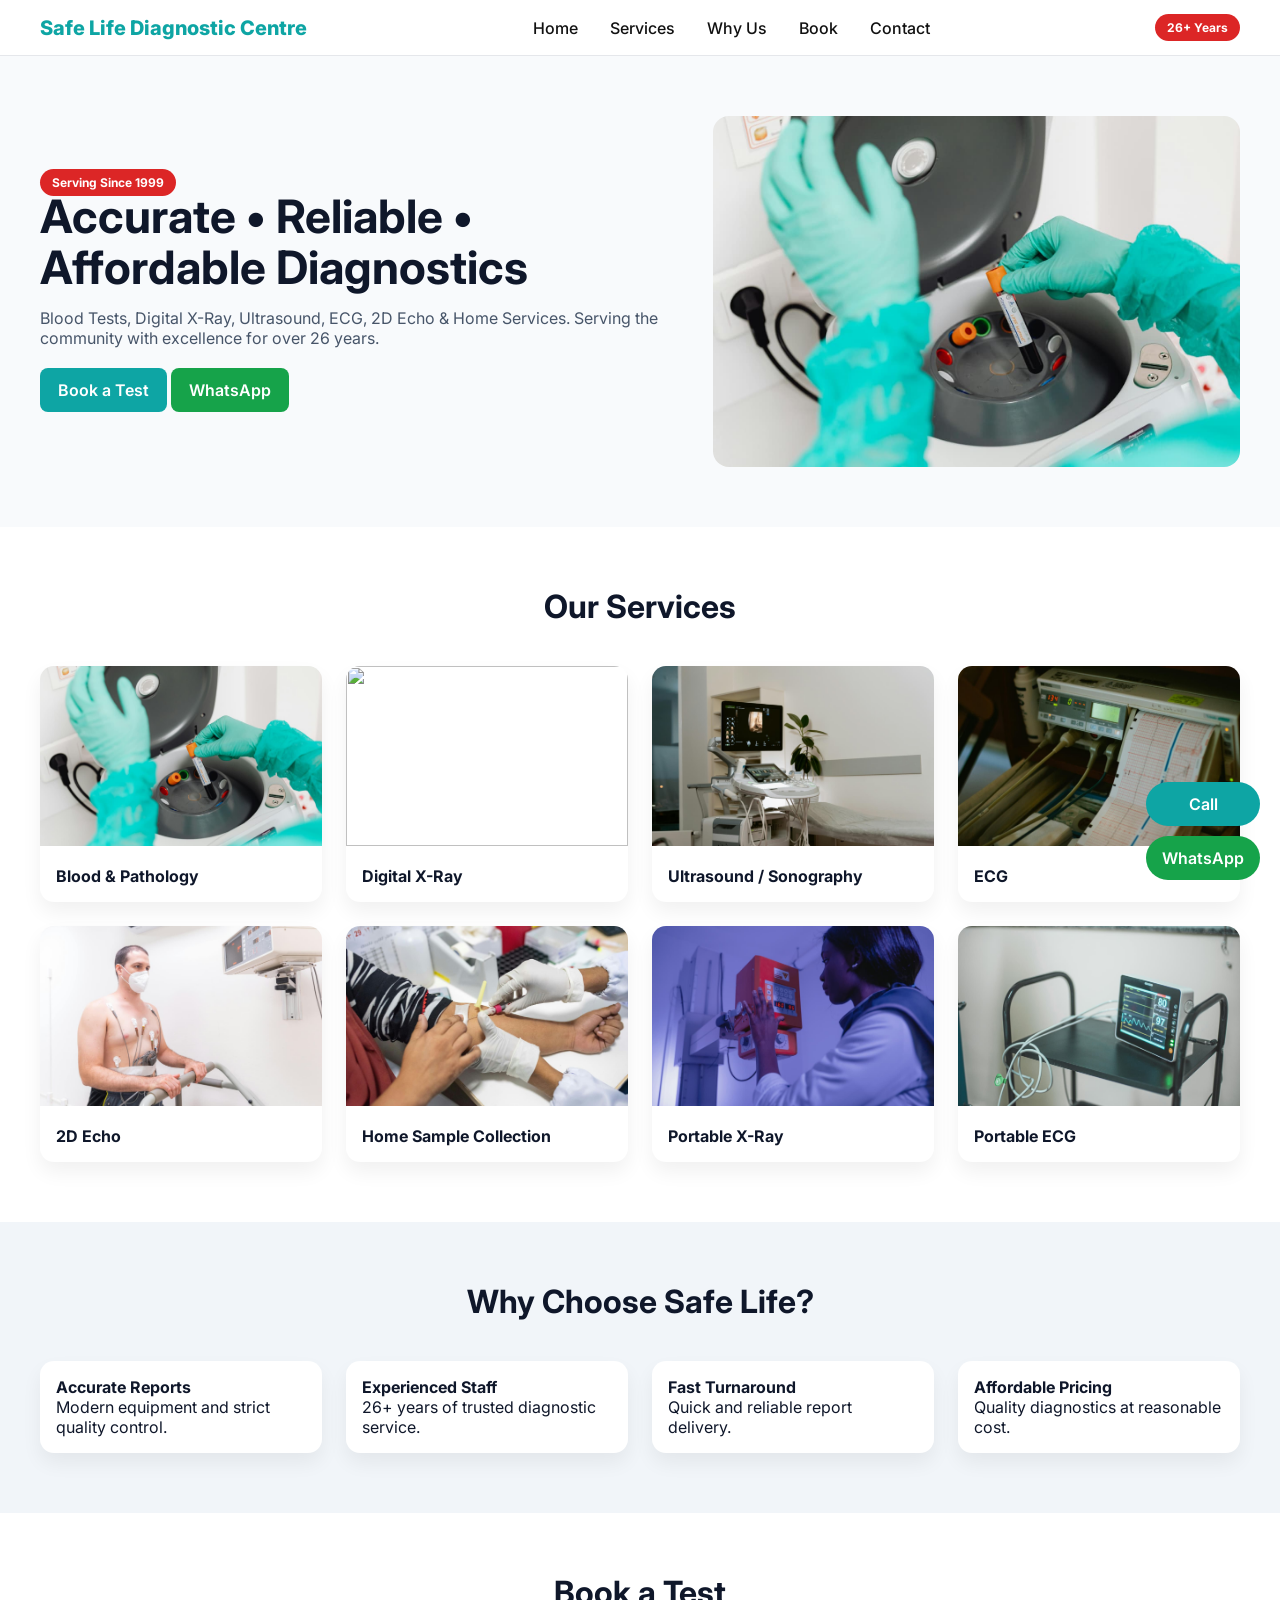
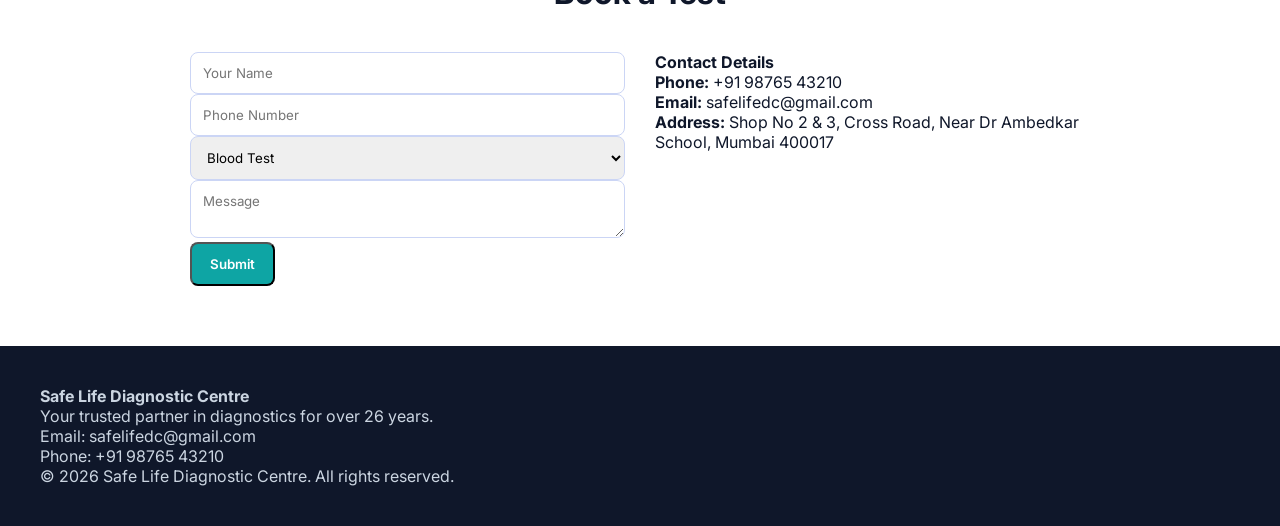
==== index.html @ 3fd55edb "Update index.html" ====
<!DOCTYPE html>
<html lang="en">
<head>
<meta charset="UTF-8">
<meta name="viewport" content="width=device-width, initial-scale=1.0">
<title>Safe Life Diagnostic Centre</title>

<link href="https://fonts.googleapis.com/css2?family=Inter:wght@300;400;600;700;800&display=swap" rel="stylesheet">

<style>
:root{
  --primary:#0ea5a4;
  --secondary:#16a34a;
  --accent:#dc2626;
  --dark:#0f172a;
  --light:#f8fafc;
}

*{margin:0;padding:0;box-sizing:border-box;font-family:'Inter',sans-serif}
body{background:#ffffff;color:#0f172a}

/* Loader */
#loader{
  position:fixed;inset:0;background:#fff;display:flex;align-items:center;justify-content:center;z-index:9999;
}
#loader img{width:120px;animation:pulse 1.2s infinite;}
@keyframes pulse{0%{transform:scale(1)}50%{transform:scale(1.1)}100%{transform:scale(1)}}

/* Header */
header{
  position:sticky;top:0;background:#fff;border-bottom:1px solid #e5e7eb;
  display:flex;align-items:center;justify-content:space-between;padding:14px 40px;z-index:100;
}
header h1{font-size:20px;color:var(--primary);font-weight:800}
nav a{margin:0 14px;text-decoration:none;color:#111;font-weight:500}
.badge{background:var(--accent);color:#fff;padding:6px 12px;border-radius:20px;font-size:12px;font-weight:700}

/* Buttons */
.btn{padding:12px 18px;border-radius:8px;text-decoration:none;font-weight:600;display:inline-block}
.btn-primary{background:var(--primary);color:#fff}
.btn-green{background:#16a34a;color:#fff}

/* Hero */
.hero{
  display:grid;grid-template-columns:1.2fr 1fr;gap:40px;align-items:center;
  padding:60px 40px;background:#f8fafc;
}
.hero h2{font-size:46px;line-height:1.1;margin-bottom:16px}
.hero p{color:#475569;margin-bottom:20px}
.hero img{width:100%;border-radius:16px}

/* Sections */
section{padding:60px 40px}
.section-title{text-align:center;margin-bottom:40px}
.section-title h3{font-size:32px}

/* Services */
.grid{display:grid;grid-template-columns:repeat(auto-fit,minmax(240px,1fr));gap:24px}
.card{
  background:#fff;border-radius:14px;overflow:hidden;
  box-shadow:0 10px 20px rgba(0,0,0,0.06);transition:.3s
}
.card:hover{transform:translateY(-6px)}
.card img{width:100%;height:180px;object-fit:cover}
.card .p{padding:16px}

/* Why us */
.why{background:#f1f5f9}

/* Booking */
.form-box{max-width:900px;margin:auto;display:grid;grid-template-columns:1fr 1fr;gap:30px}
input,select,textarea{
  width:100%;padding:12px;border-radius:8px;border:1px solid #cbd5f5
}

/* Footer */
footer{background:#0f172a;color:#cbd5e1;padding:40px}
footer a{color:#cbd5e1;text-decoration:none}

/* Floating buttons */
.float{
  position:fixed;right:20px;bottom:20px;display:flex;flex-direction:column;gap:10px;z-index:200;
}
.float a{padding:12px 16px;border-radius:30px;color:#fff;font-weight:600;text-decoration:none;text-align:center}
.call{background:#0ea5a4}
.wa{background:#16a34a}

/* Responsive */
@media(max-width:900px){
  .hero{grid-template-columns:1fr}
}
</style>
</head>
<body>

<!-- Loader -->
<div id="loader">
  <img src="logo.png" alt="Safe Life">
</div>

<header>
  <h1>Safe Life Diagnostic Centre</h1>
  <nav>
    <a href="#home">Home</a>
    <a href="#services">Services</a>
    <a href="#why">Why Us</a>
    <a href="#book">Book</a>
    <a href="#contact">Contact</a>
  </nav>
  <span class="badge">26+ Years</span>
</header>

<!-- Hero -->
<section class="hero" id="home">
  <div>
    <span class="badge">Serving Since 1999</span>
    <h2>Accurate • Reliable • Affordable Diagnostics</h2>
    <p>Blood Tests, Digital X-Ray, Ultrasound, ECG, 2D Echo & Home Services. Serving the community with excellence for over 26 years.</p>
    <a class="btn btn-primary" href="#book">Book a Test</a>
    <a class="btn btn-green" href="https://wa.me/919876543210" target="_blank">WhatsApp</a>
  </div>
  <img src="images/services/pathology.jpeg" alt="Diagnostic Lab">
</section>

<!-- Services -->
<section id="services">
  <div class="section-title"><h3>Our Services</h3></div>
  <div class="grid">
    <div class="card"><img src="images/services/pathology.jpeg"><div class="p"><h4>Blood & Pathology</h4></div></div>
    <div class="card"><img src="images/services/xray.jpeg"><div class="p"><h4>Digital X-Ray</h4></div></div>
    <div class="card"><img src="images/services/ultrasound.jpeg"><div class="p"><h4>Ultrasound / Sonography</h4></div></div>
    <div class="card"><img src="images/services/ecg.jpeg"><div class="p"><h4>ECG</h4></div></div>
    <div class="card"><img src="images/services/echo.jpeg"><div class="p"><h4>2D Echo</h4></div></div>
    <div class="card"><img src="images/services/home-sample.jpeg"><div class="p"><h4>Home Sample Collection</h4></div></div>
    <div class="card"><img src="images/services/portable-xray.jpeg"><div class="p"><h4>Portable X-Ray</h4></div></div>
    <div class="card"><img src="images/services/portable-ecg.jpeg"><div class="p"><h4>Portable ECG</h4></div></div>
  </div>
</section>

<!-- Why Us -->
<section class="why" id="why">
  <div class="section-title"><h3>Why Choose Safe Life?</h3></div>
  <div class="grid">
    <div class="card"><div class="p"><h4>Accurate Reports</h4><p>Modern equipment and strict quality control.</p></div></div>
    <div class="card"><div class="p"><h4>Experienced Staff</h4><p>26+ years of trusted diagnostic service.</p></div></div>
    <div class="card"><div class="p"><h4>Fast Turnaround</h4><p>Quick and reliable report delivery.</p></div></div>
    <div class="card"><div class="p"><h4>Affordable Pricing</h4><p>Quality diagnostics at reasonable cost.</p></div></div>
  </div>
</section>

<!-- Booking -->
<section id="book">
  <div class="section-title"><h3>Book a Test</h3></div>
  <div class="form-box">
    <form>
      <input placeholder="Your Name">
      <input placeholder="Phone Number">
      <select>
        <option>Blood Test</option>
        <option>X-Ray</option>
        <option>Ultrasound</option>
        <option>ECG</option>
        <option>2D Echo</option>
      </select>
      <textarea placeholder="Message"></textarea>
      <button class="btn btn-primary" type="submit">Submit</button>
    </form>
    <div>
      <h4>Contact Details</h4>
      <p><b>Phone:</b> +91 98765 43210</p>
      <p><b>Email:</b> safelifedc@gmail.com</p>
      <p><b>Address:</b> Shop No 2 & 3, Cross Road, Near Dr Ambedkar School, Mumbai 400017</p>
    </div>
  </div>
</section>

<!-- Footer -->
<footer id="contact">
  <p><b>Safe Life Diagnostic Centre</b></p>
  <p>Your trusted partner in diagnostics for over 26 years.</p>
  <p>Email: safelifedc@gmail.com</p>
  <p>Phone: +91 98765 43210</p>
  <p>© 2026 Safe Life Diagnostic Centre. All rights reserved.</p>
</footer>

<!-- Floating Buttons -->
<div class="float">
  <a class="call" href="tel:+919876543210">Call</a>
  <a class="wa" href="https://wa.me/919876543210" target="_blank">WhatsApp</a>
</div>

<script>
window.onload=function(){
  document.getElementById("loader").style.display="none";
}
</script>

</body>
</html>
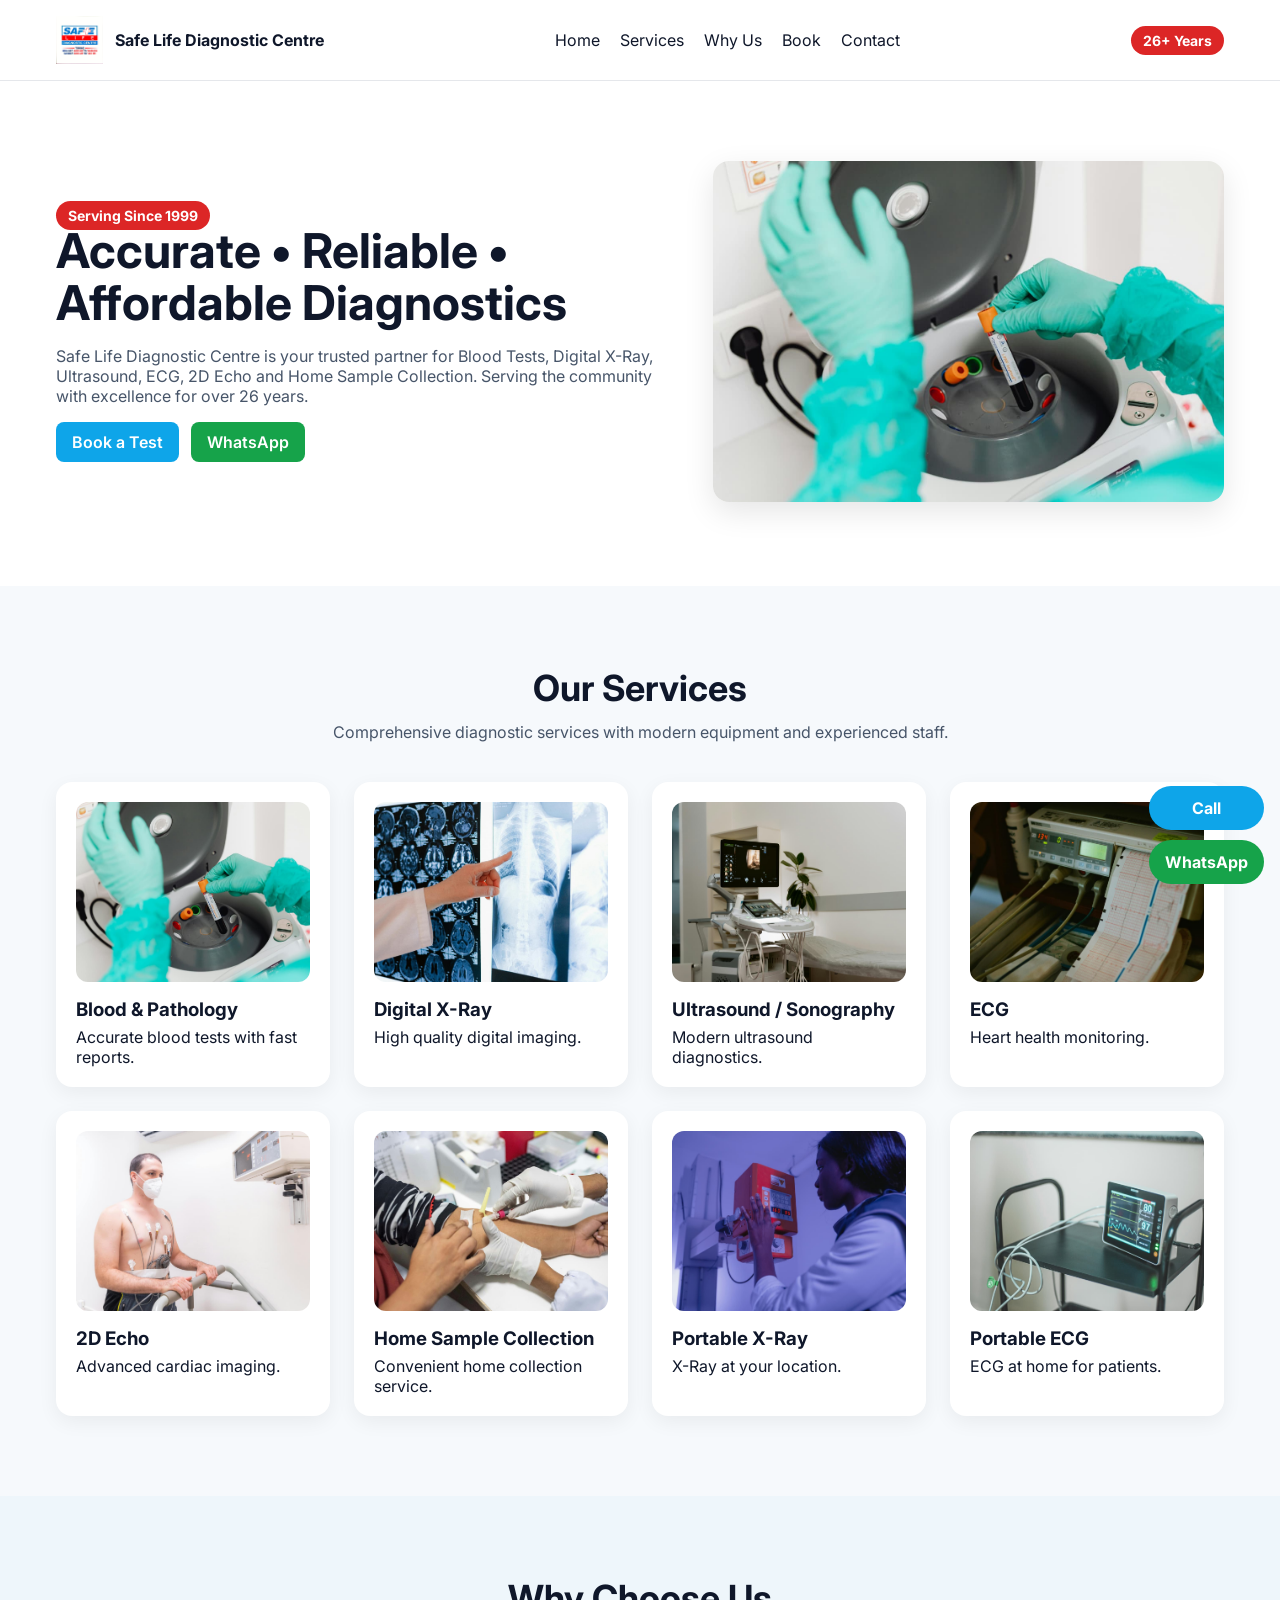
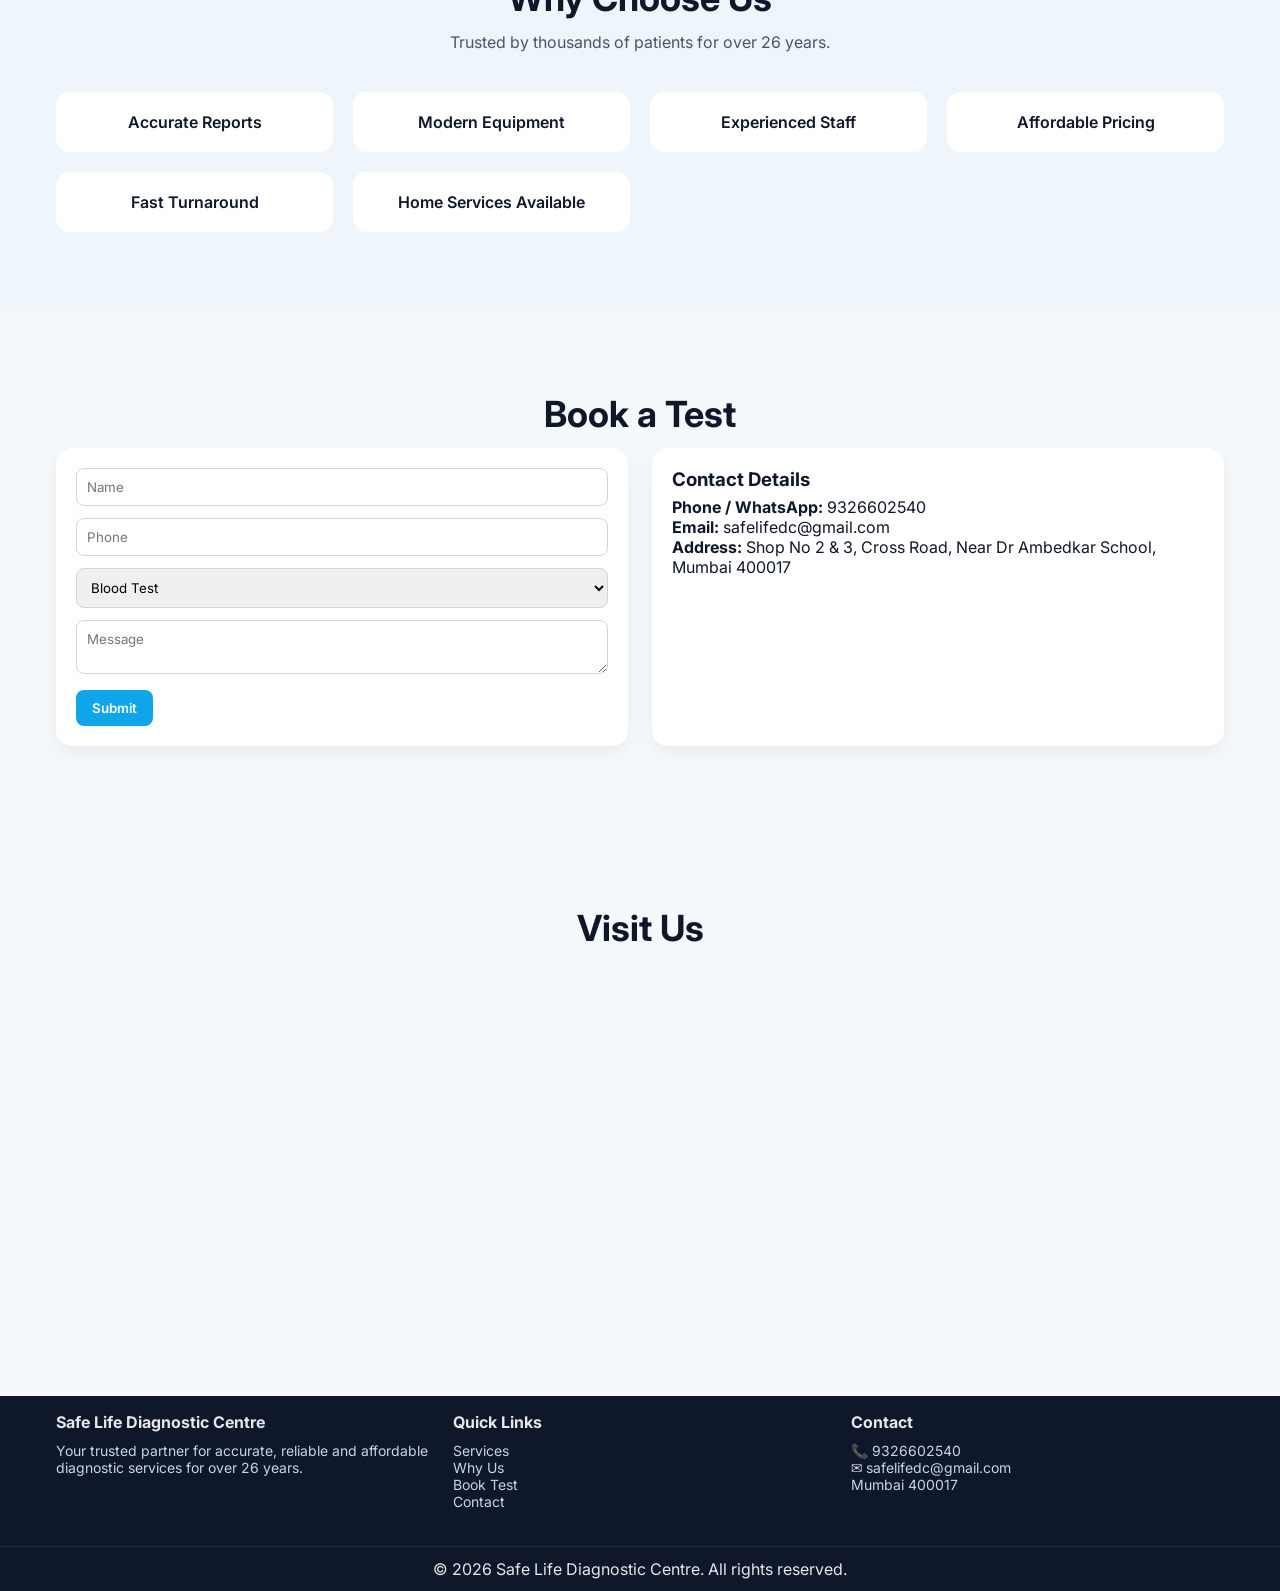
==== commit 88907399: "Update index.html" ====
--- a/index.html
+++ b/index.html
@@ -1,199 +1,200 @@
 <!DOCTYPE html>
 <html lang="en">
 <head>
-<meta charset="UTF-8">
-<meta name="viewport" content="width=device-width, initial-scale=1.0">
-<title>Safe Life Diagnostic Centre</title>
-
-<link href="https://fonts.googleapis.com/css2?family=Inter:wght@300;400;600;700;800&display=swap" rel="stylesheet">
-
-<style>
-:root{
-  --primary:#0ea5a4;
-  --secondary:#16a34a;
-  --accent:#dc2626;
-  --dark:#0f172a;
-  --light:#f8fafc;
-}
-
-*{margin:0;padding:0;box-sizing:border-box;font-family:'Inter',sans-serif}
-body{background:#ffffff;color:#0f172a}
-
-/* Loader */
-#loader{
-  position:fixed;inset:0;background:#fff;display:flex;align-items:center;justify-content:center;z-index:9999;
-}
-#loader img{width:120px;animation:pulse 1.2s infinite;}
-@keyframes pulse{0%{transform:scale(1)}50%{transform:scale(1.1)}100%{transform:scale(1)}}
-
-/* Header */
-header{
-  position:sticky;top:0;background:#fff;border-bottom:1px solid #e5e7eb;
-  display:flex;align-items:center;justify-content:space-between;padding:14px 40px;z-index:100;
-}
-header h1{font-size:20px;color:var(--primary);font-weight:800}
-nav a{margin:0 14px;text-decoration:none;color:#111;font-weight:500}
-.badge{background:var(--accent);color:#fff;padding:6px 12px;border-radius:20px;font-size:12px;font-weight:700}
-
-/* Buttons */
-.btn{padding:12px 18px;border-radius:8px;text-decoration:none;font-weight:600;display:inline-block}
-.btn-primary{background:var(--primary);color:#fff}
-.btn-green{background:#16a34a;color:#fff}
-
-/* Hero */
-.hero{
-  display:grid;grid-template-columns:1.2fr 1fr;gap:40px;align-items:center;
-  padding:60px 40px;background:#f8fafc;
-}
-.hero h2{font-size:46px;line-height:1.1;margin-bottom:16px}
-.hero p{color:#475569;margin-bottom:20px}
-.hero img{width:100%;border-radius:16px}
-
-/* Sections */
-section{padding:60px 40px}
-.section-title{text-align:center;margin-bottom:40px}
-.section-title h3{font-size:32px}
-
-/* Services */
-.grid{display:grid;grid-template-columns:repeat(auto-fit,minmax(240px,1fr));gap:24px}
-.card{
-  background:#fff;border-radius:14px;overflow:hidden;
-  box-shadow:0 10px 20px rgba(0,0,0,0.06);transition:.3s
-}
-.card:hover{transform:translateY(-6px)}
-.card img{width:100%;height:180px;object-fit:cover}
-.card .p{padding:16px}
-
-/* Why us */
-.why{background:#f1f5f9}
-
-/* Booking */
-.form-box{max-width:900px;margin:auto;display:grid;grid-template-columns:1fr 1fr;gap:30px}
-input,select,textarea{
-  width:100%;padding:12px;border-radius:8px;border:1px solid #cbd5f5
-}
-
-/* Footer */
-footer{background:#0f172a;color:#cbd5e1;padding:40px}
-footer a{color:#cbd5e1;text-decoration:none}
-
-/* Floating buttons */
-.float{
-  position:fixed;right:20px;bottom:20px;display:flex;flex-direction:column;gap:10px;z-index:200;
-}
-.float a{padding:12px 16px;border-radius:30px;color:#fff;font-weight:600;text-decoration:none;text-align:center}
-.call{background:#0ea5a4}
-.wa{background:#16a34a}
-
-/* Responsive */
-@media(max-width:900px){
-  .hero{grid-template-columns:1fr}
-}
-</style>
+  <meta charset="UTF-8" />
+  <meta name="viewport" content="width=device-width, initial-scale=1.0"/>
+  <title>Safe Life Diagnostic Centre</title>
+  <link href="https://fonts.googleapis.com/css2?family=Inter:wght@300;400;600;700;800&display=swap" rel="stylesheet">
+  <style>
+    *{box-sizing:border-box;margin:0;padding:0;font-family:Inter,system-ui,sans-serif}
+    body{background:#f6f9fc;color:#0f172a}
+    a{text-decoration:none;color:inherit}
+    header{background:#fff;position:sticky;top:0;z-index:10;border-bottom:1px solid #e5e7eb}
+    .container{max-width:1200px;margin:auto;padding:16px}
+    .nav{display:flex;align-items:center;justify-content:space-between;gap:16px}
+    .nav img{height:48px}
+    .nav ul{display:flex;gap:20px;list-style:none}
+    .btn{padding:10px 16px;border-radius:8px;font-weight:600;border:none;cursor:pointer}
+    .btn-primary{background:#0ea5e9;color:#fff}
+    .btn-whatsapp{background:#16a34a;color:#fff}
+    .badge{background:#dc2626;color:#fff;padding:6px 12px;border-radius:999px;font-weight:700;font-size:14px}
+
+    .hero{background:#ffffff}
+    .hero-grid{display:grid;grid-template-columns:1.1fr 0.9fr;gap:32px;align-items:center}
+    .hero h1{font-size:48px;line-height:1.1}
+    .hero p{margin:16px 0;color:#475569}
+    .hero img{width:100%;border-radius:16px;box-shadow:0 10px 30px rgba(0,0,0,.1)}
+
+    section{padding:64px 0}
+    h2{text-align:center;font-size:36px;margin-bottom:12px}
+    .subtitle{text-align:center;color:#475569;margin-bottom:40px}
+
+    .grid{display:grid;gap:24px}
+    .grid-3{grid-template-columns:repeat(auto-fit,minmax(260px,1fr))}
+    .card{background:#fff;border-radius:16px;padding:20px;box-shadow:0 6px 20px rgba(0,0,0,.06)}
+    .card img{width:100%;height:180px;object-fit:cover;border-radius:12px;margin-bottom:12px}
+    .card h3{margin-bottom:6px}
+
+    .why{background:#eef6fb}
+    .why-grid{display:grid;grid-template-columns:repeat(auto-fit,minmax(220px,1fr));gap:20px}
+    .why-item{background:#fff;padding:20px;border-radius:14px;text-align:center;font-weight:600}
+
+    .book-grid{display:grid;grid-template-columns:1fr 1fr;gap:24px}
+    input,select,textarea{width:100%;padding:10px;border-radius:8px;border:1px solid #cbd5e1;margin-bottom:12px}
+
+    footer{background:#0f172a;color:#e5e7eb}
+    footer .grid{grid-template-columns:repeat(auto-fit,minmax(220px,1fr))}
+    footer h4{margin-bottom:10px}
+    footer p, footer li{font-size:14px;color:#cbd5e1}
+    footer ul{list-style:none}
+
+    .floating{position:fixed;right:16px;bottom:16px;display:flex;flex-direction:column;gap:10px}
+    .floating a{padding:12px 16px;border-radius:999px;color:#fff;font-weight:700;text-align:center}
+    .call{background:#0ea5e9}
+    .wa{background:#16a34a}
+
+    @media(max-width:900px){
+      .hero-grid,.book-grid{grid-template-columns:1fr}
+      .hero h1{font-size:36px}
+    }
+  </style>
 </head>
 <body>
 
-<!-- Loader -->
-<div id="loader">
-  <img src="logo.png" alt="Safe Life">
+<header>
+  <div class="container nav">
+    <div style="display:flex;align-items:center;gap:12px">
+      <img src="logo.png" alt="Safe Life Logo">
+      <strong>Safe Life Diagnostic Centre</strong>
+    </div>
+    <ul>
+      <li><a href="#home">Home</a></li>
+      <li><a href="#services">Services</a></li>
+      <li><a href="#why">Why Us</a></li>
+      <li><a href="#book">Book</a></li>
+      <li><a href="#contact">Contact</a></li>
+    </ul>
+    <span class="badge">26+ Years</span>
+  </div>
+</header>
+
+<section id="home" class="hero">
+  <div class="container hero-grid">
+    <div>
+      <span class="badge">Serving Since 1999</span>
+      <h1>Accurate • Reliable • Affordable Diagnostics</h1>
+      <p>Safe Life Diagnostic Centre is your trusted partner for Blood Tests, Digital X-Ray, Ultrasound, ECG, 2D Echo and Home Sample Collection. Serving the community with excellence for over 26 years.</p>
+      <div style="display:flex;gap:12px;margin-top:16px">
+        <a class="btn btn-primary" href="#book">Book a Test</a>
+        <a class="btn btn-whatsapp" href="https://wa.me/919326602540">WhatsApp</a>
+      </div>
+    </div>
+    <div>
+      <img src="images/services/pathology.jpeg" alt="Diagnostic Lab">
+    </div>
+  </div>
+</section>
+
+<section id="services">
+  <div class="container">
+    <h2>Our Services</h2>
+    <p class="subtitle">Comprehensive diagnostic services with modern equipment and experienced staff.</p>
+    <div class="grid grid-3">
+      <div class="card"><img src="images/services/pathology.jpeg"><h3>Blood & Pathology</h3><p>Accurate blood tests with fast reports.</p></div>
+      <div class="card"><img src="images/services/xray.jpeg"><h3>Digital X-Ray</h3><p>High quality digital imaging.</p></div>
+      <div class="card"><img src="images/services/ultrasound.jpeg"><h3>Ultrasound / Sonography</h3><p>Modern ultrasound diagnostics.</p></div>
+      <div class="card"><img src="images/services/ecg.jpeg"><h3>ECG</h3><p>Heart health monitoring.</p></div>
+      <div class="card"><img src="images/services/echo.jpeg"><h3>2D Echo</h3><p>Advanced cardiac imaging.</p></div>
+      <div class="card"><img src="images/services/home-sample.jpeg"><h3>Home Sample Collection</h3><p>Convenient home collection service.</p></div>
+      <div class="card"><img src="images/services/portable-xray.jpeg"><h3>Portable X-Ray</h3><p>X-Ray at your location.</p></div>
+      <div class="card"><img src="images/services/portable-ecg.jpeg"><h3>Portable ECG</h3><p>ECG at home for patients.</p></div>
+    </div>
+  </div>
+</section>
+
+<section id="why" class="why">
+  <div class="container">
+    <h2>Why Choose Us</h2>
+    <p class="subtitle">Trusted by thousands of patients for over 26 years.</p>
+    <div class="why-grid">
+      <div class="why-item">Accurate Reports</div>
+      <div class="why-item">Modern Equipment</div>
+      <div class="why-item">Experienced Staff</div>
+      <div class="why-item">Affordable Pricing</div>
+      <div class="why-item">Fast Turnaround</div>
+      <div class="why-item">Home Services Available</div>
+    </div>
+  </div>
+</section>
+
+<section id="book">
+  <div class="container">
+    <h2>Book a Test</h2>
+    <div class="book-grid">
+      <div class="card">
+        <form>
+          <input type="text" placeholder="Name" required>
+          <input type="tel" placeholder="Phone" required>
+          <select>
+            <option>Blood Test</option>
+            <option>X-Ray</option>
+            <option>Ultrasound</option>
+            <option>ECG</option>
+            <option>2D Echo</option>
+            <option>Home Collection</option>
+          </select>
+          <textarea placeholder="Message"></textarea>
+          <button class="btn btn-primary" type="submit">Submit</button>
+        </form>
+      </div>
+      <div class="card">
+        <h3>Contact Details</h3>
+        <p><strong>Phone / WhatsApp:</strong> 9326602540</p>
+        <p><strong>Email:</strong> safelifedc@gmail.com</p>
+        <p><strong>Address:</strong> Shop No 2 & 3, Cross Road, Near Dr Ambedkar School, Mumbai 400017</p>
+      </div>
+    </div>
+  </div>
+</section>
+
+<section id="contact">
+  <div class="container">
+    <h2>Visit Us</h2>
+    <iframe src="https://www.google.com/maps?q=Mumbai%20400017&output=embed" width="100%" height="350" style="border:0;border-radius:12px"></iframe>
+  </div>
+</section>
+
+<footer>
+  <div class="container grid">
+    <div>
+      <h4>Safe Life Diagnostic Centre</h4>
+      <p>Your trusted partner for accurate, reliable and affordable diagnostic services for over 26 years.</p>
+    </div>
+    <div>
+      <h4>Quick Links</h4>
+      <ul>
+        <li>Services</li>
+        <li>Why Us</li>
+        <li>Book Test</li>
+        <li>Contact</li>
+      </ul>
+    </div>
+    <div>
+      <h4>Contact</h4>
+      <p>📞 9326602540</p>
+      <p>✉️ safelifedc@gmail.com</p>
+      <p>Mumbai 400017</p>
+    </div>
+  </div>
+  <div style="text-align:center;padding:12px;border-top:1px solid #1e293b;margin-top:20px">
+    © 2026 Safe Life Diagnostic Centre. All rights reserved.
+  </div>
+</footer>
+
+<div class="floating">
+  <a class="call" href="tel:9326602540">Call</a>
+  <a class="wa" href="https://wa.me/919326602540">WhatsApp</a>
 </div>
-
-<header>
-  <h1>Safe Life Diagnostic Centre</h1>
-  <nav>
-    <a href="#home">Home</a>
-    <a href="#services">Services</a>
-    <a href="#why">Why Us</a>
-    <a href="#book">Book</a>
-    <a href="#contact">Contact</a>
-  </nav>
-  <span class="badge">26+ Years</span>
-</header>
-
-<!-- Hero -->
-<section class="hero" id="home">
-  <div>
-    <span class="badge">Serving Since 1999</span>
-    <h2>Accurate • Reliable • Affordable Diagnostics</h2>
-    <p>Blood Tests, Digital X-Ray, Ultrasound, ECG, 2D Echo & Home Services. Serving the community with excellence for over 26 years.</p>
-    <a class="btn btn-primary" href="#book">Book a Test</a>
-    <a class="btn btn-green" href="https://wa.me/919876543210" target="_blank">WhatsApp</a>
-  </div>
-  <img src="images/services/pathology.jpeg" alt="Diagnostic Lab">
-</section>
-
-<!-- Services -->
-<section id="services">
-  <div class="section-title"><h3>Our Services</h3></div>
-  <div class="grid">
-    <div class="card"><img src="images/services/pathology.jpeg"><div class="p"><h4>Blood & Pathology</h4></div></div>
-    <div class="card"><img src="images/services/xray.jpeg"><div class="p"><h4>Digital X-Ray</h4></div></div>
-    <div class="card"><img src="images/services/ultrasound.jpeg"><div class="p"><h4>Ultrasound / Sonography</h4></div></div>
-    <div class="card"><img src="images/services/ecg.jpeg"><div class="p"><h4>ECG</h4></div></div>
-    <div class="card"><img src="images/services/echo.jpeg"><div class="p"><h4>2D Echo</h4></div></div>
-    <div class="card"><img src="images/services/home-sample.jpeg"><div class="p"><h4>Home Sample Collection</h4></div></div>
-    <div class="card"><img src="images/services/portable-xray.jpeg"><div class="p"><h4>Portable X-Ray</h4></div></div>
-    <div class="card"><img src="images/services/portable-ecg.jpeg"><div class="p"><h4>Portable ECG</h4></div></div>
-  </div>
-</section>
-
-<!-- Why Us -->
-<section class="why" id="why">
-  <div class="section-title"><h3>Why Choose Safe Life?</h3></div>
-  <div class="grid">
-    <div class="card"><div class="p"><h4>Accurate Reports</h4><p>Modern equipment and strict quality control.</p></div></div>
-    <div class="card"><div class="p"><h4>Experienced Staff</h4><p>26+ years of trusted diagnostic service.</p></div></div>
-    <div class="card"><div class="p"><h4>Fast Turnaround</h4><p>Quick and reliable report delivery.</p></div></div>
-    <div class="card"><div class="p"><h4>Affordable Pricing</h4><p>Quality diagnostics at reasonable cost.</p></div></div>
-  </div>
-</section>
-
-<!-- Booking -->
-<section id="book">
-  <div class="section-title"><h3>Book a Test</h3></div>
-  <div class="form-box">
-    <form>
-      <input placeholder="Your Name">
-      <input placeholder="Phone Number">
-      <select>
-        <option>Blood Test</option>
-        <option>X-Ray</option>
-        <option>Ultrasound</option>
-        <option>ECG</option>
-        <option>2D Echo</option>
-      </select>
-      <textarea placeholder="Message"></textarea>
-      <button class="btn btn-primary" type="submit">Submit</button>
-    </form>
-    <div>
-      <h4>Contact Details</h4>
-      <p><b>Phone:</b> +91 98765 43210</p>
-      <p><b>Email:</b> safelifedc@gmail.com</p>
-      <p><b>Address:</b> Shop No 2 & 3, Cross Road, Near Dr Ambedkar School, Mumbai 400017</p>
-    </div>
-  </div>
-</section>
-
-<!-- Footer -->
-<footer id="contact">
-  <p><b>Safe Life Diagnostic Centre</b></p>
-  <p>Your trusted partner in diagnostics for over 26 years.</p>
-  <p>Email: safelifedc@gmail.com</p>
-  <p>Phone: +91 98765 43210</p>
-  <p>© 2026 Safe Life Diagnostic Centre. All rights reserved.</p>
-</footer>
-
-<!-- Floating Buttons -->
-<div class="float">
-  <a class="call" href="tel:+919876543210">Call</a>
-  <a class="wa" href="https://wa.me/919876543210" target="_blank">WhatsApp</a>
-</div>
-
-<script>
-window.onload=function(){
-  document.getElementById("loader").style.display="none";
-}
-</script>
 
 </body>
 </html>
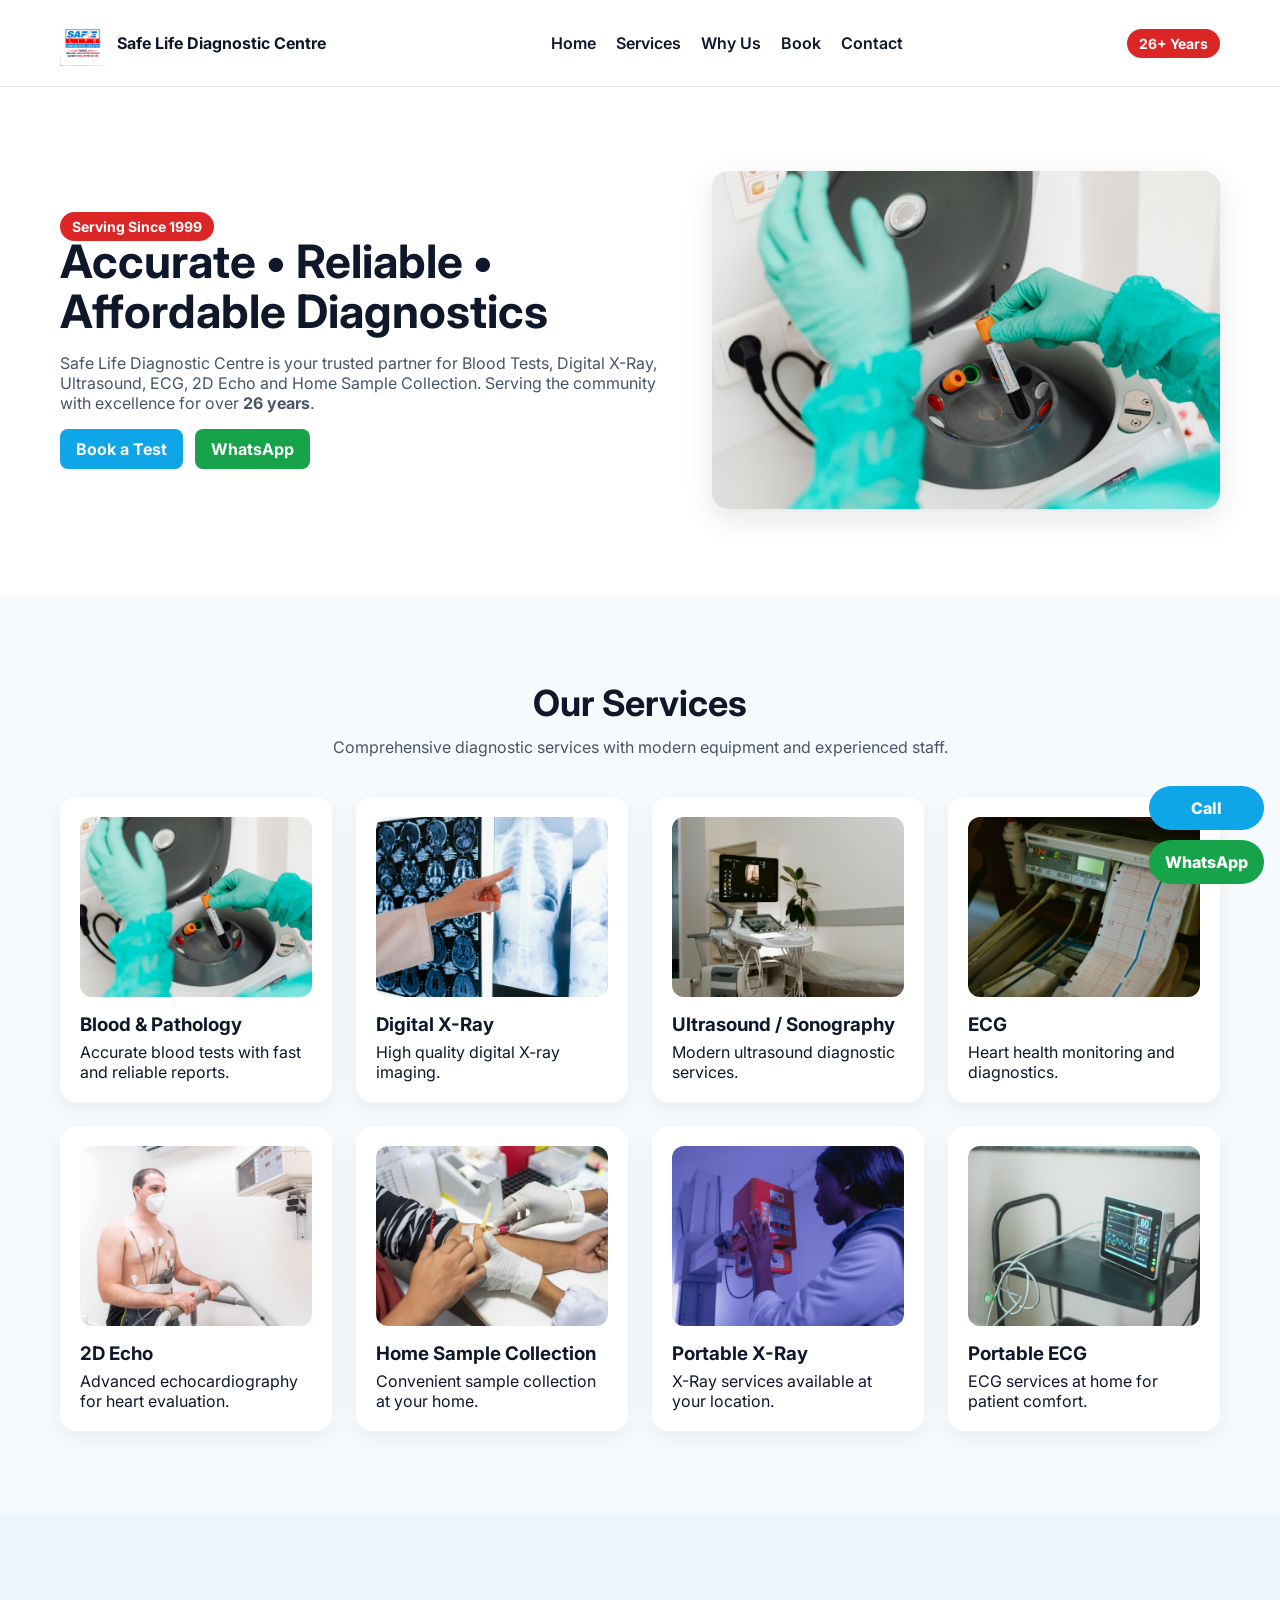
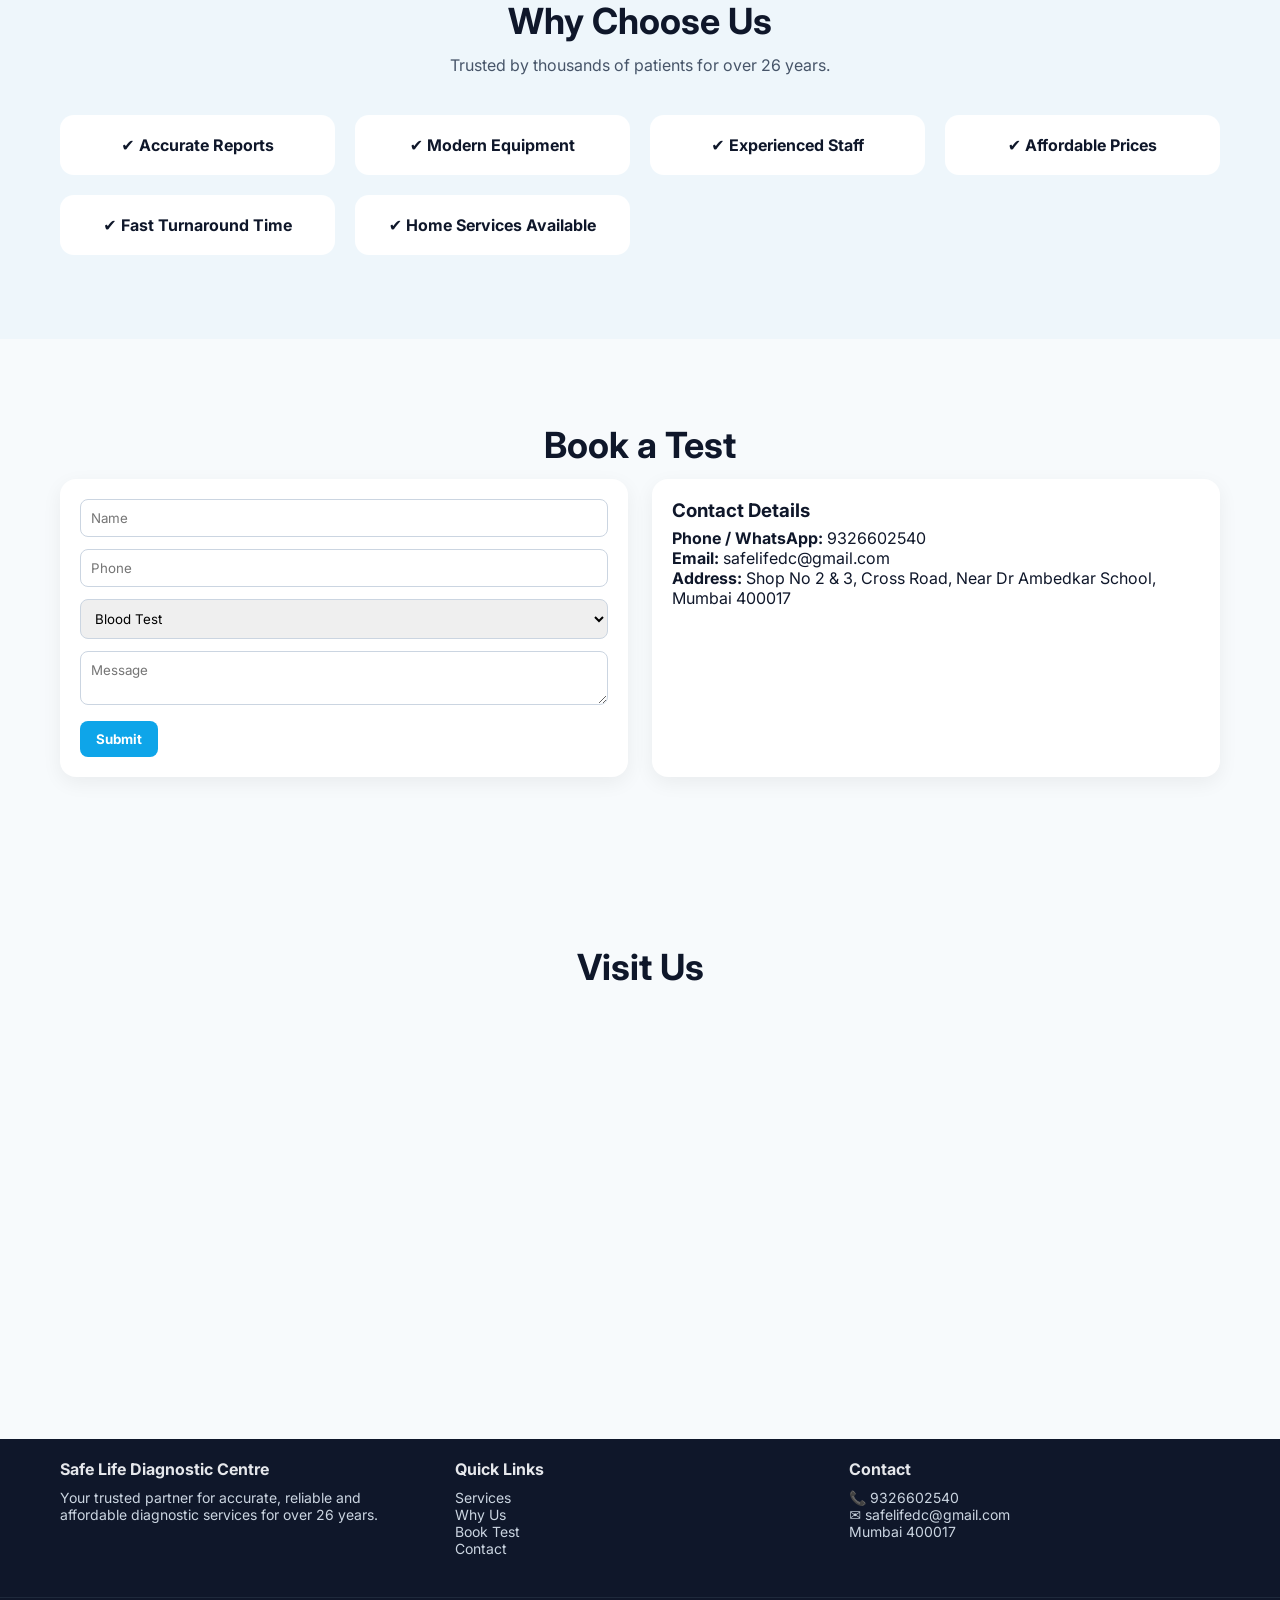
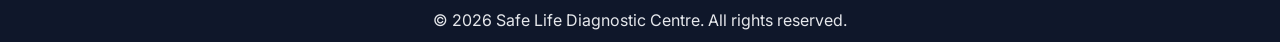
==== commit c98ea992: "Update index.html" ====
--- a/index.html
+++ b/index.html
@@ -1,69 +1,74 @@
 <!DOCTYPE html>
 <html lang="en">
 <head>
-  <meta charset="UTF-8" />
-  <meta name="viewport" content="width=device-width, initial-scale=1.0"/>
-  <title>Safe Life Diagnostic Centre</title>
-  <link href="https://fonts.googleapis.com/css2?family=Inter:wght@300;400;600;700;800&display=swap" rel="stylesheet">
-  <style>
-    *{box-sizing:border-box;margin:0;padding:0;font-family:Inter,system-ui,sans-serif}
-    body{background:#f6f9fc;color:#0f172a}
-    a{text-decoration:none;color:inherit}
-    header{background:#fff;position:sticky;top:0;z-index:10;border-bottom:1px solid #e5e7eb}
-    .container{max-width:1200px;margin:auto;padding:16px}
-    .nav{display:flex;align-items:center;justify-content:space-between;gap:16px}
-    .nav img{height:48px}
-    .nav ul{display:flex;gap:20px;list-style:none}
-    .btn{padding:10px 16px;border-radius:8px;font-weight:600;border:none;cursor:pointer}
-    .btn-primary{background:#0ea5e9;color:#fff}
-    .btn-whatsapp{background:#16a34a;color:#fff}
-    .badge{background:#dc2626;color:#fff;padding:6px 12px;border-radius:999px;font-weight:700;font-size:14px}
-
-    .hero{background:#ffffff}
-    .hero-grid{display:grid;grid-template-columns:1.1fr 0.9fr;gap:32px;align-items:center}
-    .hero h1{font-size:48px;line-height:1.1}
-    .hero p{margin:16px 0;color:#475569}
-    .hero img{width:100%;border-radius:16px;box-shadow:0 10px 30px rgba(0,0,0,.1)}
-
-    section{padding:64px 0}
-    h2{text-align:center;font-size:36px;margin-bottom:12px}
-    .subtitle{text-align:center;color:#475569;margin-bottom:40px}
-
-    .grid{display:grid;gap:24px}
-    .grid-3{grid-template-columns:repeat(auto-fit,minmax(260px,1fr))}
-    .card{background:#fff;border-radius:16px;padding:20px;box-shadow:0 6px 20px rgba(0,0,0,.06)}
-    .card img{width:100%;height:180px;object-fit:cover;border-radius:12px;margin-bottom:12px}
-    .card h3{margin-bottom:6px}
-
-    .why{background:#eef6fb}
-    .why-grid{display:grid;grid-template-columns:repeat(auto-fit,minmax(220px,1fr));gap:20px}
-    .why-item{background:#fff;padding:20px;border-radius:14px;text-align:center;font-weight:600}
-
-    .book-grid{display:grid;grid-template-columns:1fr 1fr;gap:24px}
-    input,select,textarea{width:100%;padding:10px;border-radius:8px;border:1px solid #cbd5e1;margin-bottom:12px}
-
-    footer{background:#0f172a;color:#e5e7eb}
-    footer .grid{grid-template-columns:repeat(auto-fit,minmax(220px,1fr))}
-    footer h4{margin-bottom:10px}
-    footer p, footer li{font-size:14px;color:#cbd5e1}
-    footer ul{list-style:none}
-
-    .floating{position:fixed;right:16px;bottom:16px;display:flex;flex-direction:column;gap:10px}
-    .floating a{padding:12px 16px;border-radius:999px;color:#fff;font-weight:700;text-align:center}
-    .call{background:#0ea5e9}
-    .wa{background:#16a34a}
-
-    @media(max-width:900px){
-      .hero-grid,.book-grid{grid-template-columns:1fr}
-      .hero h1{font-size:36px}
-    }
-  </style>
+<meta charset="UTF-8">
+<meta name="viewport" content="width=device-width, initial-scale=1.0">
+<title>Safe Life Diagnostic Centre</title>
+<link href="https://fonts.googleapis.com/css2?family=Inter:wght@300;400;600;700;800&display=swap" rel="stylesheet">
+<style>
+*{box-sizing:border-box;margin:0;padding:0;font-family:Inter,system-ui,sans-serif}
+body{background:#f7fafc;color:#0f172a}
+a{text-decoration:none;color:inherit}
+.container{max-width:1200px;margin:auto;padding:20px}
+
+header{background:#fff;position:sticky;top:0;z-index:10;border-bottom:1px solid #e5e7eb}
+.nav{display:flex;align-items:center;justify-content:space-between;gap:16px}
+.nav-left{display:flex;align-items:center;gap:12px}
+.nav img{height:46px}
+.nav ul{display:flex;gap:20px;list-style:none;font-weight:600}
+
+.badge{background:#dc2626;color:#fff;padding:6px 12px;border-radius:999px;font-weight:700;font-size:14px}
+
+.btn{padding:10px 16px;border-radius:8px;font-weight:700;border:none;cursor:pointer}
+.btn-primary{background:#0ea5e9;color:#fff}
+.btn-whatsapp{background:#16a34a;color:#fff}
+
+.hero{background:#ffffff}
+.hero-grid{display:grid;grid-template-columns:1.1fr 0.9fr;gap:32px;align-items:center}
+.hero h1{font-size:46px;line-height:1.1}
+.hero p{margin:16px 0;color:#475569}
+.hero img{width:100%;border-radius:16px;box-shadow:0 10px 30px rgba(0,0,0,.1)}
+
+section{padding:64px 0}
+h2{text-align:center;font-size:36px;margin-bottom:12px}
+.subtitle{text-align:center;color:#475569;margin-bottom:40px}
+
+.grid{display:grid;gap:24px}
+.grid-3{grid-template-columns:repeat(auto-fit,minmax(260px,1fr))}
+
+.card{background:#fff;border-radius:16px;padding:20px;box-shadow:0 6px 20px rgba(0,0,0,.06)}
+.card img{width:100%;height:180px;object-fit:cover;border-radius:12px;margin-bottom:12px}
+.card h3{margin-bottom:6px}
+
+.why{background:#eef6fb}
+.why-grid{display:grid;grid-template-columns:repeat(auto-fit,minmax(220px,1fr));gap:20px}
+.why-item{background:#fff;padding:20px;border-radius:14px;text-align:center;font-weight:700}
+
+.book-grid{display:grid;grid-template-columns:1fr 1fr;gap:24px}
+input,select,textarea{width:100%;padding:10px;border-radius:8px;border:1px solid #cbd5e1;margin-bottom:12px}
+
+footer{background:#0f172a;color:#e5e7eb}
+footer .grid{grid-template-columns:repeat(auto-fit,minmax(220px,1fr))}
+footer h4{margin-bottom:10px}
+footer p, footer li{font-size:14px;color:#cbd5e1}
+footer ul{list-style:none}
+
+.floating{position:fixed;right:16px;bottom:16px;display:flex;flex-direction:column;gap:10px}
+.floating a{padding:12px 16px;border-radius:999px;color:#fff;font-weight:800;text-align:center}
+.call{background:#0ea5e9}
+.wa{background:#16a34a}
+
+@media(max-width:900px){
+  .hero-grid,.book-grid{grid-template-columns:1fr}
+  .hero h1{font-size:34px}
+}
+</style>
 </head>
 <body>
 
 <header>
   <div class="container nav">
-    <div style="display:flex;align-items:center;gap:12px">
+    <div class="nav-left">
       <img src="logo.png" alt="Safe Life Logo">
       <strong>Safe Life Diagnostic Centre</strong>
     </div>
@@ -83,7 +88,10 @@
     <div>
       <span class="badge">Serving Since 1999</span>
       <h1>Accurate • Reliable • Affordable Diagnostics</h1>
-      <p>Safe Life Diagnostic Centre is your trusted partner for Blood Tests, Digital X-Ray, Ultrasound, ECG, 2D Echo and Home Sample Collection. Serving the community with excellence for over 26 years.</p>
+      <p>
+        Safe Life Diagnostic Centre is your trusted partner for Blood Tests, Digital X-Ray, Ultrasound, ECG, 2D Echo and Home Sample Collection.  
+        Serving the community with excellence for over <strong>26 years</strong>.
+      </p>
       <div style="display:flex;gap:12px;margin-top:16px">
         <a class="btn btn-primary" href="#book">Book a Test</a>
         <a class="btn btn-whatsapp" href="https://wa.me/919326602540">WhatsApp</a>
@@ -100,14 +108,14 @@
     <h2>Our Services</h2>
     <p class="subtitle">Comprehensive diagnostic services with modern equipment and experienced staff.</p>
     <div class="grid grid-3">
-      <div class="card"><img src="images/services/pathology.jpeg"><h3>Blood & Pathology</h3><p>Accurate blood tests with fast reports.</p></div>
-      <div class="card"><img src="images/services/xray.jpeg"><h3>Digital X-Ray</h3><p>High quality digital imaging.</p></div>
-      <div class="card"><img src="images/services/ultrasound.jpeg"><h3>Ultrasound / Sonography</h3><p>Modern ultrasound diagnostics.</p></div>
-      <div class="card"><img src="images/services/ecg.jpeg"><h3>ECG</h3><p>Heart health monitoring.</p></div>
-      <div class="card"><img src="images/services/echo.jpeg"><h3>2D Echo</h3><p>Advanced cardiac imaging.</p></div>
-      <div class="card"><img src="images/services/home-sample.jpeg"><h3>Home Sample Collection</h3><p>Convenient home collection service.</p></div>
-      <div class="card"><img src="images/services/portable-xray.jpeg"><h3>Portable X-Ray</h3><p>X-Ray at your location.</p></div>
-      <div class="card"><img src="images/services/portable-ecg.jpeg"><h3>Portable ECG</h3><p>ECG at home for patients.</p></div>
+      <div class="card"><img src="images/services/pathology.jpeg"><h3>Blood & Pathology</h3><p>Accurate blood tests with fast and reliable reports.</p></div>
+      <div class="card"><img src="images/services/xray.jpeg"><h3>Digital X-Ray</h3><p>High quality digital X-ray imaging.</p></div>
+      <div class="card"><img src="images/services/ultrasound.jpeg"><h3>Ultrasound / Sonography</h3><p>Modern ultrasound diagnostic services.</p></div>
+      <div class="card"><img src="images/services/ecg.jpeg"><h3>ECG</h3><p>Heart health monitoring and diagnostics.</p></div>
+      <div class="card"><img src="images/services/echo.jpeg"><h3>2D Echo</h3><p>Advanced echocardiography for heart evaluation.</p></div>
+      <div class="card"><img src="images/services/home-sample.jpeg"><h3>Home Sample Collection</h3><p>Convenient sample collection at your home.</p></div>
+      <div class="card"><img src="images/services/portable-xray.jpeg"><h3>Portable X-Ray</h3><p>X-Ray services available at your location.</p></div>
+      <div class="card"><img src="images/services/portable-ecg.jpeg"><h3>Portable ECG</h3><p>ECG services at home for patient comfort.</p></div>
     </div>
   </div>
 </section>
@@ -117,12 +125,12 @@
     <h2>Why Choose Us</h2>
     <p class="subtitle">Trusted by thousands of patients for over 26 years.</p>
     <div class="why-grid">
-      <div class="why-item">Accurate Reports</div>
-      <div class="why-item">Modern Equipment</div>
-      <div class="why-item">Experienced Staff</div>
-      <div class="why-item">Affordable Pricing</div>
-      <div class="why-item">Fast Turnaround</div>
-      <div class="why-item">Home Services Available</div>
+      <div class="why-item">✔ Accurate Reports</div>
+      <div class="why-item">✔ Modern Equipment</div>
+      <div class="why-item">✔ Experienced Staff</div>
+      <div class="why-item">✔ Affordable Prices</div>
+      <div class="why-item">✔ Fast Turnaround Time</div>
+      <div class="why-item">✔ Home Services Available</div>
     </div>
   </div>
 </section>
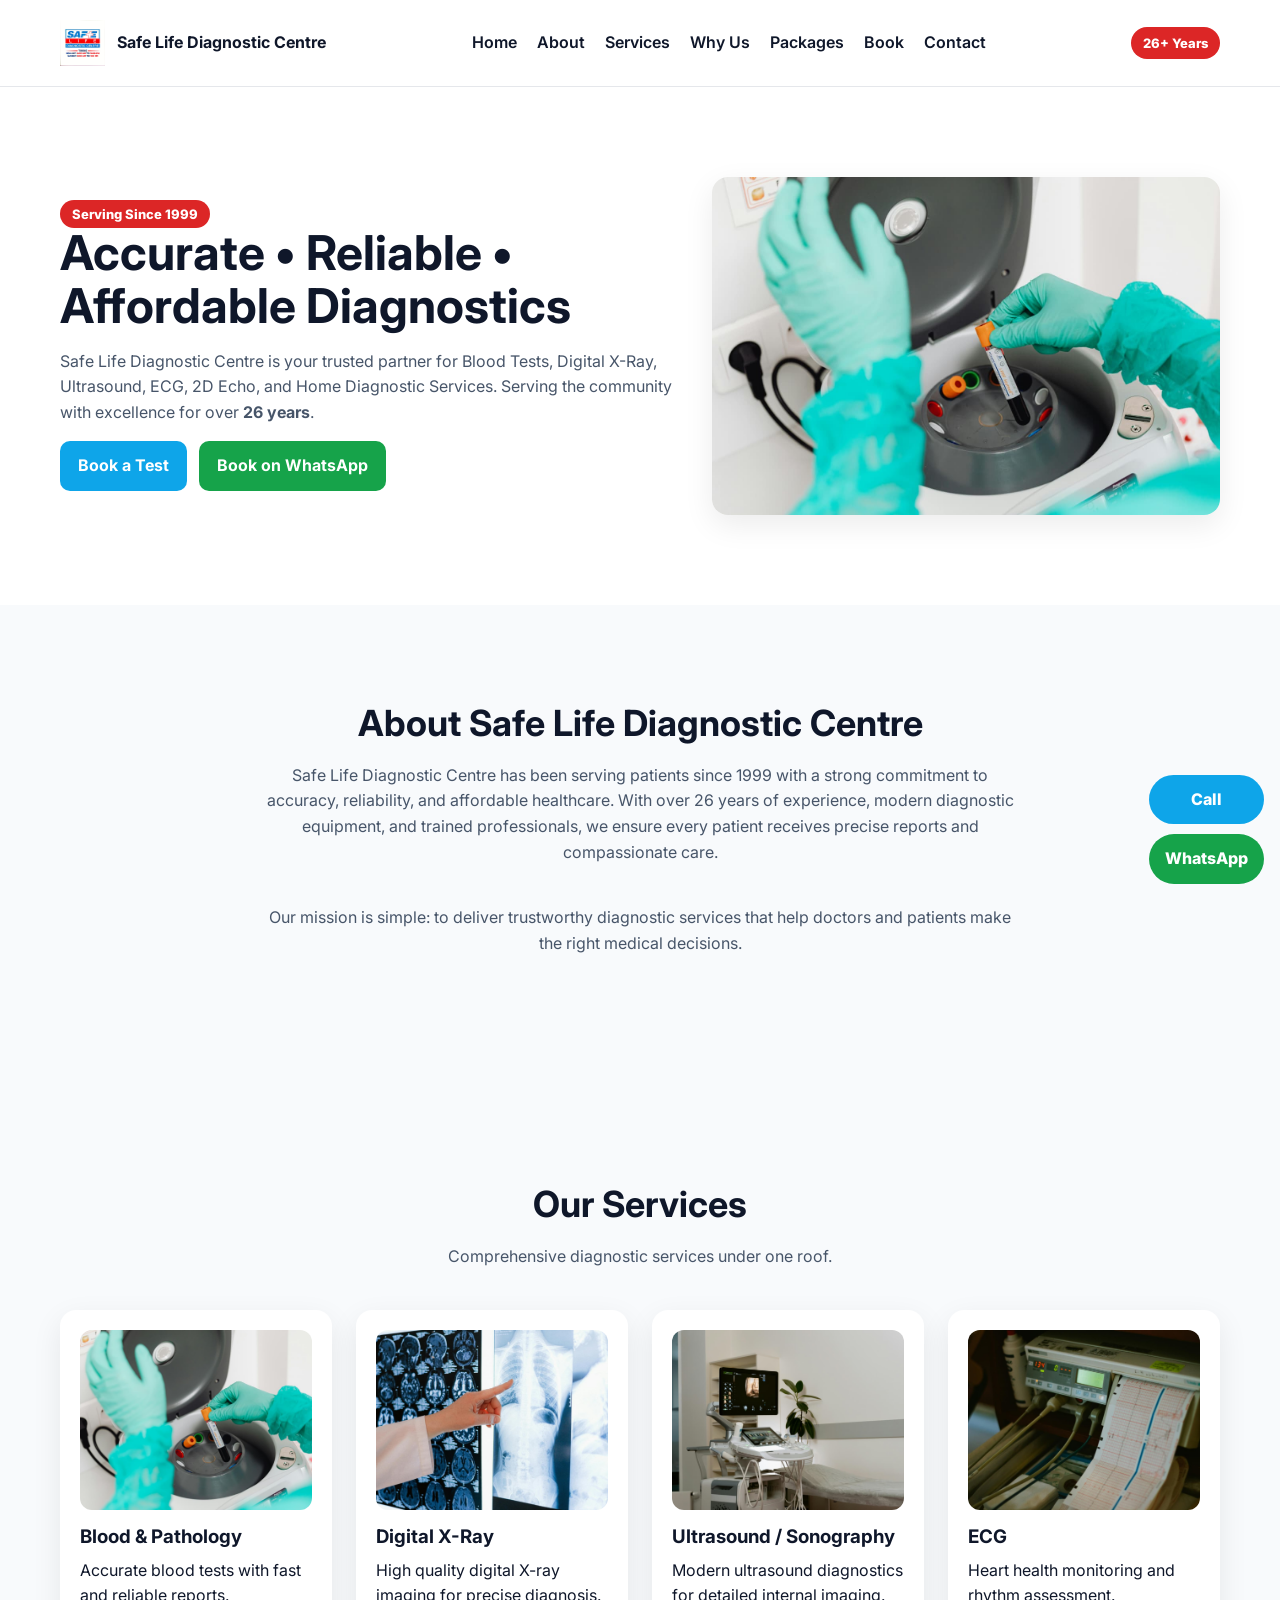
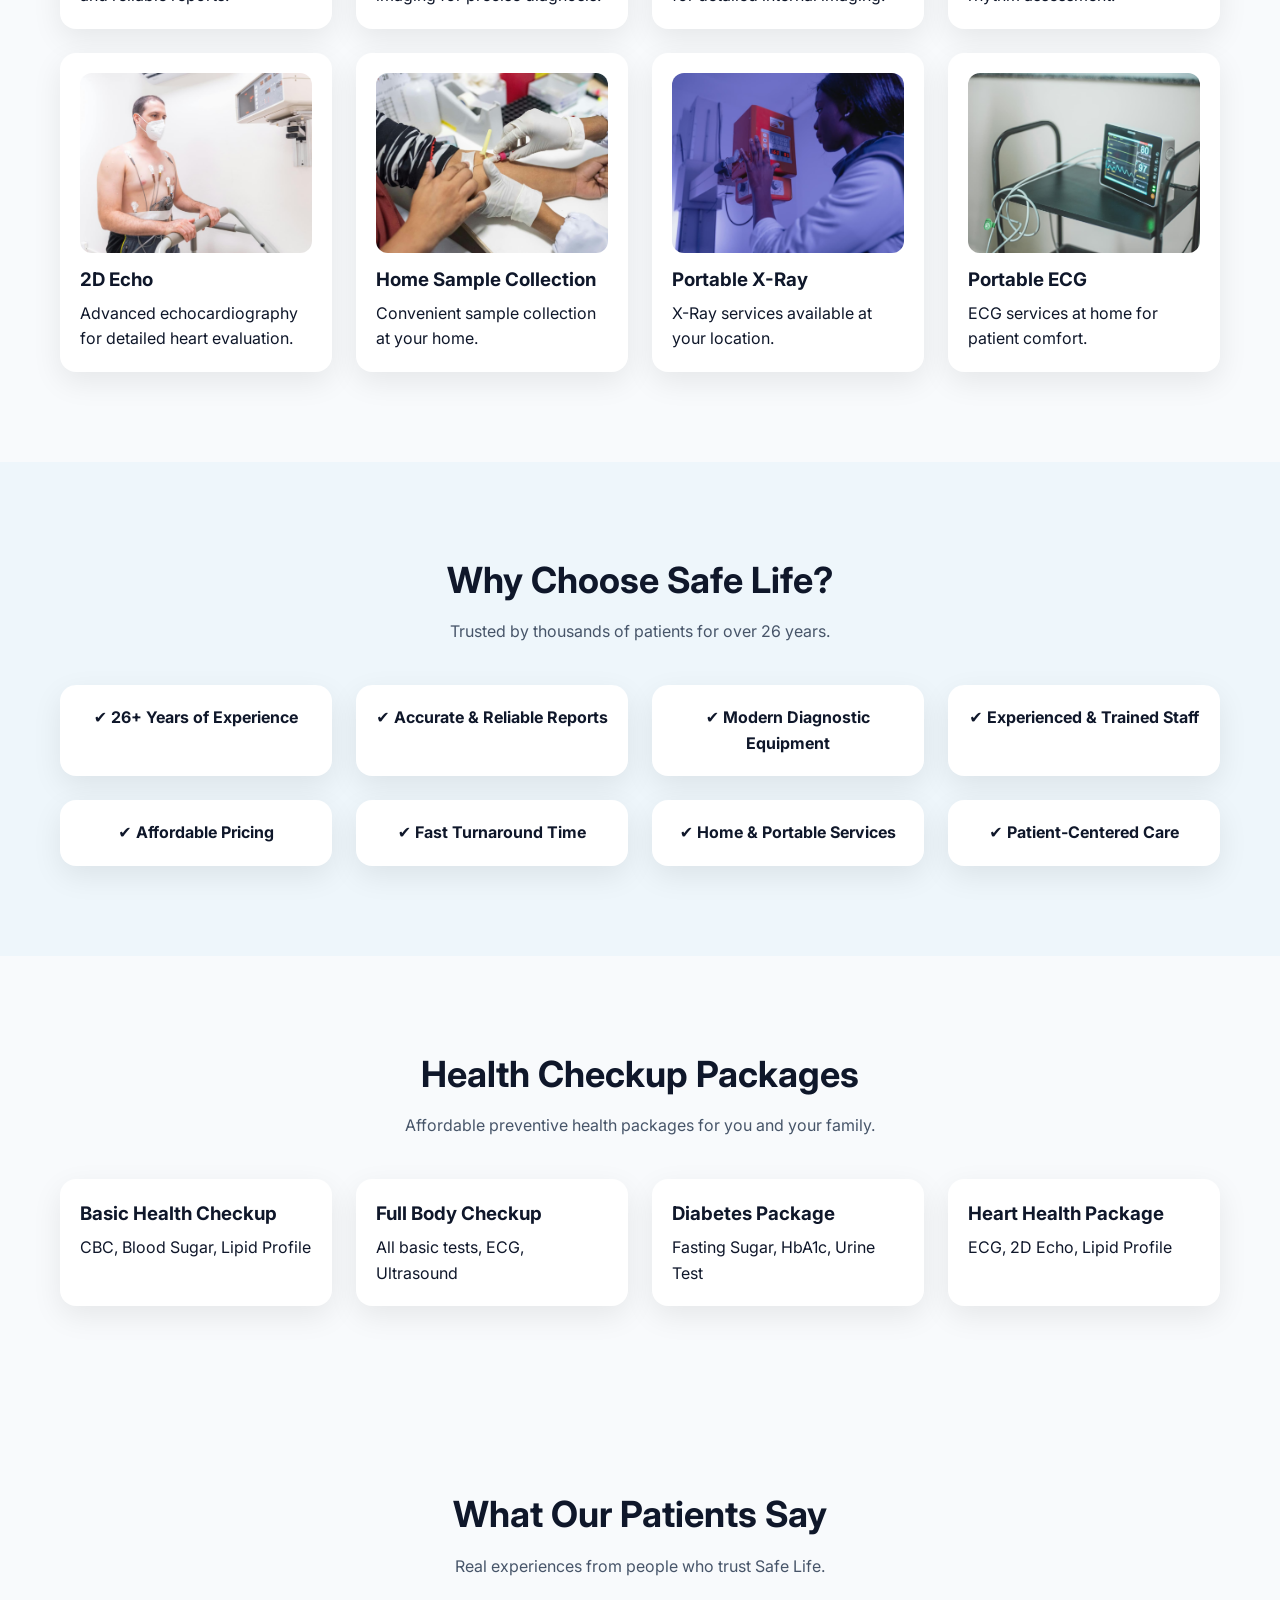
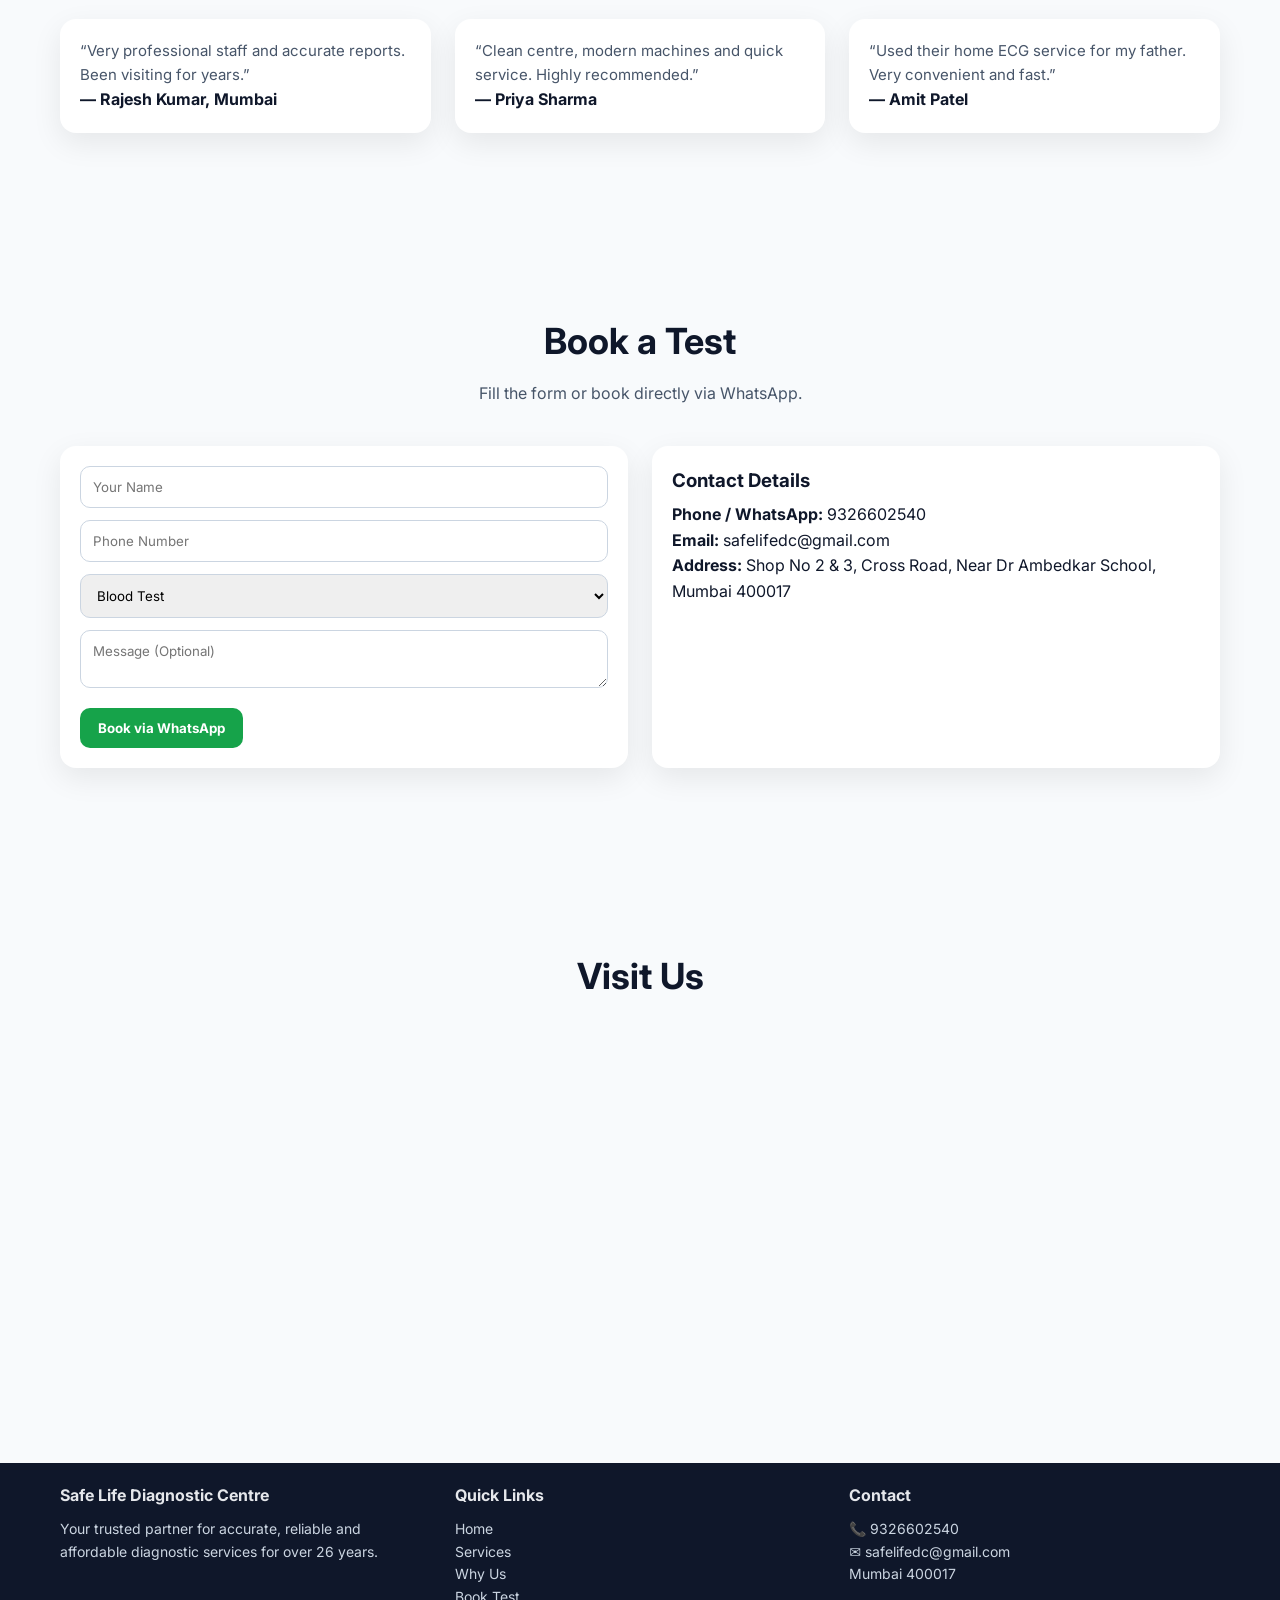
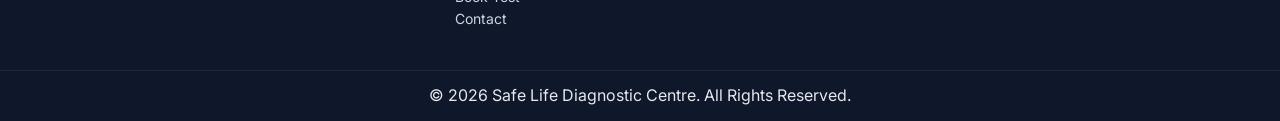
==== commit 2243ffa7: "Update index.html" ====
--- a/index.html
+++ b/index.html
@@ -3,64 +3,94 @@
 <head>
 <meta charset="UTF-8">
 <meta name="viewport" content="width=device-width, initial-scale=1.0">
-<title>Safe Life Diagnostic Centre</title>
+<title>Safe Life Diagnostic Centre | Accurate • Reliable • Affordable Diagnostics</title>
+<meta name="description" content="Safe Life Diagnostic Centre, Mumbai. 26+ years of trusted diagnostics. Blood Tests, Digital X-Ray, Ultrasound, ECG, 2D Echo, Home Sample Collection, Portable X-Ray and Portable ECG. Call 9326602540 or WhatsApp for booking.">
+
 <link href="https://fonts.googleapis.com/css2?family=Inter:wght@300;400;600;700;800&display=swap" rel="stylesheet">
+
 <style>
+:root{
+  --primary:#0ea5e9;
+  --secondary:#16a34a;
+  --accent:#dc2626;
+  --dark:#0f172a;
+  --muted:#475569;
+  --light:#f8fafc;
+  --card:#ffffff;
+  --shadow:0 10px 30px rgba(0,0,0,0.08);
+  --radius:16px;
+}
 *{box-sizing:border-box;margin:0;padding:0;font-family:Inter,system-ui,sans-serif}
-body{background:#f7fafc;color:#0f172a}
+body{background:var(--light);color:var(--dark);line-height:1.6}
 a{text-decoration:none;color:inherit}
+img{max-width:100%;display:block}
 .container{max-width:1200px;margin:auto;padding:20px}
 
-header{background:#fff;position:sticky;top:0;z-index:10;border-bottom:1px solid #e5e7eb}
+/* Header */
+header{position:sticky;top:0;z-index:100;background:#fff;border-bottom:1px solid #e5e7eb}
 .nav{display:flex;align-items:center;justify-content:space-between;gap:16px}
 .nav-left{display:flex;align-items:center;gap:12px}
 .nav img{height:46px}
 .nav ul{display:flex;gap:20px;list-style:none;font-weight:600}
-
-.badge{background:#dc2626;color:#fff;padding:6px 12px;border-radius:999px;font-weight:700;font-size:14px}
-
-.btn{padding:10px 16px;border-radius:8px;font-weight:700;border:none;cursor:pointer}
-.btn-primary{background:#0ea5e9;color:#fff}
-.btn-whatsapp{background:#16a34a;color:#fff}
-
+.nav ul a{color:#0f172a}
+.badge{background:var(--accent);color:#fff;padding:6px 12px;border-radius:999px;font-weight:800;font-size:13px}
+
+/* Buttons */
+.btn{display:inline-block;padding:12px 18px;border-radius:10px;font-weight:700;border:none;cursor:pointer}
+.btn-primary{background:var(--primary);color:#fff}
+.btn-secondary{background:var(--secondary);color:#fff}
+.btn-outline{background:#fff;border:1px solid #cbd5e1}
+
+/* Hero */
 .hero{background:#ffffff}
 .hero-grid{display:grid;grid-template-columns:1.1fr 0.9fr;gap:32px;align-items:center}
-.hero h1{font-size:46px;line-height:1.1}
-.hero p{margin:16px 0;color:#475569}
-.hero img{width:100%;border-radius:16px;box-shadow:0 10px 30px rgba(0,0,0,.1)}
-
-section{padding:64px 0}
-h2{text-align:center;font-size:36px;margin-bottom:12px}
-.subtitle{text-align:center;color:#475569;margin-bottom:40px}
-
+.hero h1{font-size:48px;line-height:1.1}
+.hero p{margin:16px 0;color:var(--muted)}
+.hero img{width:100%;border-radius:var(--radius);box-shadow:var(--shadow)}
+
+/* Sections */
+section{padding:70px 0}
+h2{text-align:center;font-size:36px;margin-bottom:10px}
+.subtitle{text-align:center;color:var(--muted);max-width:760px;margin:0 auto 40px}
+
+/* Grids */
 .grid{display:grid;gap:24px}
 .grid-3{grid-template-columns:repeat(auto-fit,minmax(260px,1fr))}
-
-.card{background:#fff;border-radius:16px;padding:20px;box-shadow:0 6px 20px rgba(0,0,0,.06)}
+.grid-4{grid-template-columns:repeat(auto-fit,minmax(220px,1fr))}
+
+/* Cards */
+.card{background:var(--card);border-radius:var(--radius);padding:20px;box-shadow:var(--shadow)}
 .card img{width:100%;height:180px;object-fit:cover;border-radius:12px;margin-bottom:12px}
 .card h3{margin-bottom:6px}
 
+/* Why */
 .why{background:#eef6fb}
-.why-grid{display:grid;grid-template-columns:repeat(auto-fit,minmax(220px,1fr));gap:20px}
-.why-item{background:#fff;padding:20px;border-radius:14px;text-align:center;font-weight:700}
-
+.why-item{text-align:center;font-weight:700}
+
+/* Testimonials */
+.testi p{color:var(--muted);font-size:15px}
+
+/* Booking */
 .book-grid{display:grid;grid-template-columns:1fr 1fr;gap:24px}
-input,select,textarea{width:100%;padding:10px;border-radius:8px;border:1px solid #cbd5e1;margin-bottom:12px}
-
+input,select,textarea{width:100%;padding:12px;border-radius:10px;border:1px solid #cbd5e1;margin-bottom:12px}
+
+/* Footer */
 footer{background:#0f172a;color:#e5e7eb}
-footer .grid{grid-template-columns:repeat(auto-fit,minmax(220px,1fr))}
 footer h4{margin-bottom:10px}
-footer p, footer li{font-size:14px;color:#cbd5e1}
+footer p,footer li{font-size:14px;color:#cbd5e1}
 footer ul{list-style:none}
-
-.floating{position:fixed;right:16px;bottom:16px;display:flex;flex-direction:column;gap:10px}
+.footer-bottom{text-align:center;padding:12px;border-top:1px solid #1e293b;margin-top:20px}
+
+/* Floating buttons */
+.floating{position:fixed;right:16px;bottom:16px;display:flex;flex-direction:column;gap:10px;z-index:200}
 .floating a{padding:12px 16px;border-radius:999px;color:#fff;font-weight:800;text-align:center}
-.call{background:#0ea5e9}
-.wa{background:#16a34a}
+.call{background:var(--primary)}
+.wa{background:var(--secondary)}
 
 @media(max-width:900px){
   .hero-grid,.book-grid{grid-template-columns:1fr}
   .hero h1{font-size:34px}
+  .nav ul{display:none}
 }
 </style>
 </head>
@@ -74,8 +104,10 @@
     </div>
     <ul>
       <li><a href="#home">Home</a></li>
+      <li><a href="#about">About</a></li>
       <li><a href="#services">Services</a></li>
       <li><a href="#why">Why Us</a></li>
+      <li><a href="#packages">Packages</a></li>
       <li><a href="#book">Book</a></li>
       <li><a href="#contact">Contact</a></li>
     </ul>
@@ -83,36 +115,52 @@
   </div>
 </header>
 
+<!-- HERO -->
 <section id="home" class="hero">
   <div class="container hero-grid">
     <div>
       <span class="badge">Serving Since 1999</span>
       <h1>Accurate • Reliable • Affordable Diagnostics</h1>
       <p>
-        Safe Life Diagnostic Centre is your trusted partner for Blood Tests, Digital X-Ray, Ultrasound, ECG, 2D Echo and Home Sample Collection.  
+        Safe Life Diagnostic Centre is your trusted partner for Blood Tests, Digital X-Ray, Ultrasound, ECG, 2D Echo, and Home Diagnostic Services.
         Serving the community with excellence for over <strong>26 years</strong>.
       </p>
-      <div style="display:flex;gap:12px;margin-top:16px">
+      <div style="display:flex;gap:12px;flex-wrap:wrap">
         <a class="btn btn-primary" href="#book">Book a Test</a>
-        <a class="btn btn-whatsapp" href="https://wa.me/919326602540">WhatsApp</a>
+        <a class="btn btn-secondary" href="https://wa.me/919326602540?text=Hello%20Safe%20Life%20Diagnostic%20Centre,%20I%20would%20like%20to%20book%20a%20diagnostic%20test.%0AName:%0APhone:%0ATest%20Required:%0APreferred%20Date:%0AThank%20you." target="_blank">Book on WhatsApp</a>
       </div>
     </div>
     <div>
-      <img src="images/services/pathology.jpeg" alt="Diagnostic Lab">
-    </div>
-  </div>
-</section>
-
+      <img src="images/services/pathology.jpeg" alt="Diagnostic Laboratory">
+    </div>
+  </div>
+</section>
+
+<!-- ABOUT -->
+<section id="about">
+  <div class="container">
+    <h2>About Safe Life Diagnostic Centre</h2>
+    <p class="subtitle">
+      Safe Life Diagnostic Centre has been serving patients since 1999 with a strong commitment to accuracy, reliability, and affordable healthcare.
+      With over 26 years of experience, modern diagnostic equipment, and trained professionals, we ensure every patient receives precise reports and compassionate care.
+    </p>
+    <p class="subtitle">
+      Our mission is simple: to deliver trustworthy diagnostic services that help doctors and patients make the right medical decisions.
+    </p>
+  </div>
+</section>
+
+<!-- SERVICES -->
 <section id="services">
   <div class="container">
     <h2>Our Services</h2>
-    <p class="subtitle">Comprehensive diagnostic services with modern equipment and experienced staff.</p>
+    <p class="subtitle">Comprehensive diagnostic services under one roof.</p>
     <div class="grid grid-3">
       <div class="card"><img src="images/services/pathology.jpeg"><h3>Blood & Pathology</h3><p>Accurate blood tests with fast and reliable reports.</p></div>
-      <div class="card"><img src="images/services/xray.jpeg"><h3>Digital X-Ray</h3><p>High quality digital X-ray imaging.</p></div>
-      <div class="card"><img src="images/services/ultrasound.jpeg"><h3>Ultrasound / Sonography</h3><p>Modern ultrasound diagnostic services.</p></div>
-      <div class="card"><img src="images/services/ecg.jpeg"><h3>ECG</h3><p>Heart health monitoring and diagnostics.</p></div>
-      <div class="card"><img src="images/services/echo.jpeg"><h3>2D Echo</h3><p>Advanced echocardiography for heart evaluation.</p></div>
+      <div class="card"><img src="images/services/xray.jpeg"><h3>Digital X-Ray</h3><p>High quality digital X-ray imaging for precise diagnosis.</p></div>
+      <div class="card"><img src="images/services/ultrasound.jpeg"><h3>Ultrasound / Sonography</h3><p>Modern ultrasound diagnostics for detailed internal imaging.</p></div>
+      <div class="card"><img src="images/services/ecg.jpeg"><h3>ECG</h3><p>Heart health monitoring and rhythm assessment.</p></div>
+      <div class="card"><img src="images/services/echo.jpeg"><h3>2D Echo</h3><p>Advanced echocardiography for detailed heart evaluation.</p></div>
       <div class="card"><img src="images/services/home-sample.jpeg"><h3>Home Sample Collection</h3><p>Convenient sample collection at your home.</p></div>
       <div class="card"><img src="images/services/portable-xray.jpeg"><h3>Portable X-Ray</h3><p>X-Ray services available at your location.</p></div>
       <div class="card"><img src="images/services/portable-ecg.jpeg"><h3>Portable ECG</h3><p>ECG services at home for patient comfort.</p></div>
@@ -120,39 +168,73 @@
   </div>
 </section>
 
+<!-- WHY US -->
 <section id="why" class="why">
   <div class="container">
-    <h2>Why Choose Us</h2>
+    <h2>Why Choose Safe Life?</h2>
     <p class="subtitle">Trusted by thousands of patients for over 26 years.</p>
-    <div class="why-grid">
-      <div class="why-item">✔ Accurate Reports</div>
-      <div class="why-item">✔ Modern Equipment</div>
-      <div class="why-item">✔ Experienced Staff</div>
-      <div class="why-item">✔ Affordable Prices</div>
-      <div class="why-item">✔ Fast Turnaround Time</div>
-      <div class="why-item">✔ Home Services Available</div>
-    </div>
-  </div>
-</section>
-
+    <div class="grid grid-4">
+      <div class="card why-item">✔ 26+ Years of Experience</div>
+      <div class="card why-item">✔ Accurate & Reliable Reports</div>
+      <div class="card why-item">✔ Modern Diagnostic Equipment</div>
+      <div class="card why-item">✔ Experienced & Trained Staff</div>
+      <div class="card why-item">✔ Affordable Pricing</div>
+      <div class="card why-item">✔ Fast Turnaround Time</div>
+      <div class="card why-item">✔ Home & Portable Services</div>
+      <div class="card why-item">✔ Patient-Centered Care</div>
+    </div>
+  </div>
+</section>
+
+<!-- PACKAGES -->
+<section id="packages">
+  <div class="container">
+    <h2>Health Checkup Packages</h2>
+    <p class="subtitle">Affordable preventive health packages for you and your family.</p>
+    <div class="grid grid-4">
+      <div class="card"><h3>Basic Health Checkup</h3><p>CBC, Blood Sugar, Lipid Profile</p></div>
+      <div class="card"><h3>Full Body Checkup</h3><p>All basic tests, ECG, Ultrasound</p></div>
+      <div class="card"><h3>Diabetes Package</h3><p>Fasting Sugar, HbA1c, Urine Test</p></div>
+      <div class="card"><h3>Heart Health Package</h3><p>ECG, 2D Echo, Lipid Profile</p></div>
+    </div>
+  </div>
+</section>
+
+<!-- TESTIMONIALS -->
+<section>
+  <div class="container">
+    <h2>What Our Patients Say</h2>
+    <p class="subtitle">Real experiences from people who trust Safe Life.</p>
+    <div class="grid grid-3 testi">
+      <div class="card"><p>“Very professional staff and accurate reports. Been visiting for years.”</p><strong>— Rajesh Kumar, Mumbai</strong></div>
+      <div class="card"><p>“Clean centre, modern machines and quick service. Highly recommended.”</p><strong>— Priya Sharma</strong></div>
+      <div class="card"><p>“Used their home ECG service for my father. Very convenient and fast.”</p><strong>— Amit Patel</strong></div>
+    </div>
+  </div>
+</section>
+
+<!-- BOOKING -->
 <section id="book">
   <div class="container">
     <h2>Book a Test</h2>
+    <p class="subtitle">Fill the form or book directly via WhatsApp.</p>
     <div class="book-grid">
       <div class="card">
-        <form>
-          <input type="text" placeholder="Name" required>
-          <input type="tel" placeholder="Phone" required>
-          <select>
+        <form onsubmit="sendWhatsApp(event)">
+          <input id="name" type="text" placeholder="Your Name" required>
+          <input id="phone" type="tel" placeholder="Phone Number" required>
+          <select id="service">
             <option>Blood Test</option>
-            <option>X-Ray</option>
+            <option>Digital X-Ray</option>
             <option>Ultrasound</option>
             <option>ECG</option>
             <option>2D Echo</option>
-            <option>Home Collection</option>
+            <option>Home Sample Collection</option>
+            <option>Portable X-Ray</option>
+            <option>Portable ECG</option>
           </select>
-          <textarea placeholder="Message"></textarea>
-          <button class="btn btn-primary" type="submit">Submit</button>
+          <textarea id="message" placeholder="Message (Optional)"></textarea>
+          <button class="btn btn-secondary" type="submit">Book via WhatsApp</button>
         </form>
       </div>
       <div class="card">
@@ -165,15 +247,17 @@
   </div>
 </section>
 
+<!-- CONTACT -->
 <section id="contact">
   <div class="container">
     <h2>Visit Us</h2>
-    <iframe src="https://www.google.com/maps?q=Mumbai%20400017&output=embed" width="100%" height="350" style="border:0;border-radius:12px"></iframe>
-  </div>
-</section>
-
+    <iframe src="https://www.google.com/maps?q=Shop%20No%202%20%26%203,%20Near%20Dr%20Ambedkar%20School,%20Mumbai%20400017&output=embed" width="100%" height="350" style="border:0;border-radius:12px"></iframe>
+  </div>
+</section>
+
+<!-- FOOTER -->
 <footer>
-  <div class="container grid">
+  <div class="container grid grid-3">
     <div>
       <h4>Safe Life Diagnostic Centre</h4>
       <p>Your trusted partner for accurate, reliable and affordable diagnostic services for over 26 years.</p>
@@ -181,6 +265,7 @@
     <div>
       <h4>Quick Links</h4>
       <ul>
+        <li>Home</li>
         <li>Services</li>
         <li>Why Us</li>
         <li>Book Test</li>
@@ -194,15 +279,26 @@
       <p>Mumbai 400017</p>
     </div>
   </div>
-  <div style="text-align:center;padding:12px;border-top:1px solid #1e293b;margin-top:20px">
-    © 2026 Safe Life Diagnostic Centre. All rights reserved.
-  </div>
+  <div class="footer-bottom">© 2026 Safe Life Diagnostic Centre. All Rights Reserved.</div>
 </footer>
 
+<!-- Floating Buttons -->
 <div class="floating">
   <a class="call" href="tel:9326602540">Call</a>
-  <a class="wa" href="https://wa.me/919326602540">WhatsApp</a>
+  <a class="wa" href="https://wa.me/919326602540?text=Hello%20Safe%20Life%20Diagnostic%20Centre,%20I%20would%20like%20to%20book%20a%20diagnostic%20test.%0AName:%0APhone:%0ATest%20Required:%0APreferred%20Date:%0AThank%20you." target="_blank">WhatsApp</a>
 </div>
+
+<script>
+function sendWhatsApp(e){
+  e.preventDefault();
+  const name=document.getElementById("name").value;
+  const phone=document.getElementById("phone").value;
+  const service=document.getElementById("service").value;
+  const message=document.getElementById("message").value;
+  const text = `Hello Safe Life Diagnostic Centre, I would like to book a diagnostic test.%0AName: ${name}%0APhone: ${phone}%0ATest Required: ${service}%0AMessage: ${message}%0AThank you.`;
+  window.open("https://wa.me/919326602540?text="+text, "_blank");
+}
+</script>
 
 </body>
 </html>
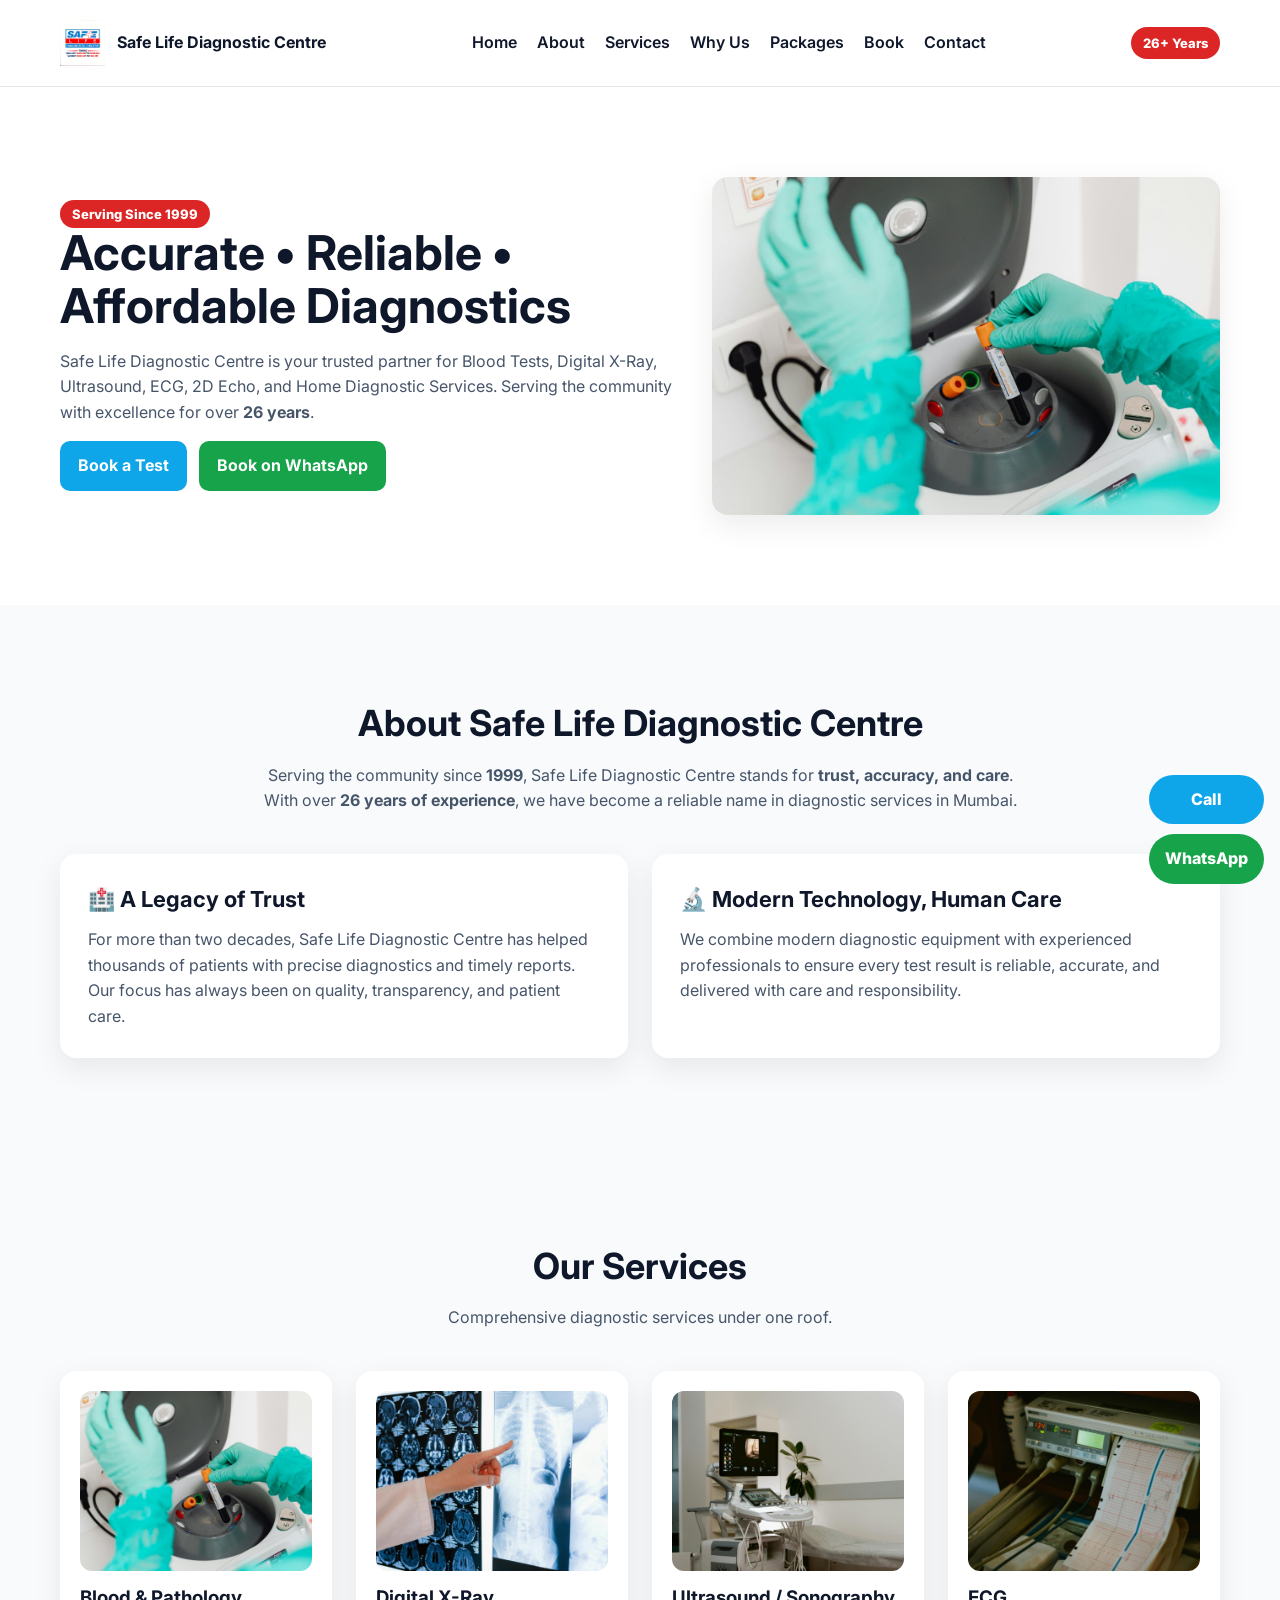
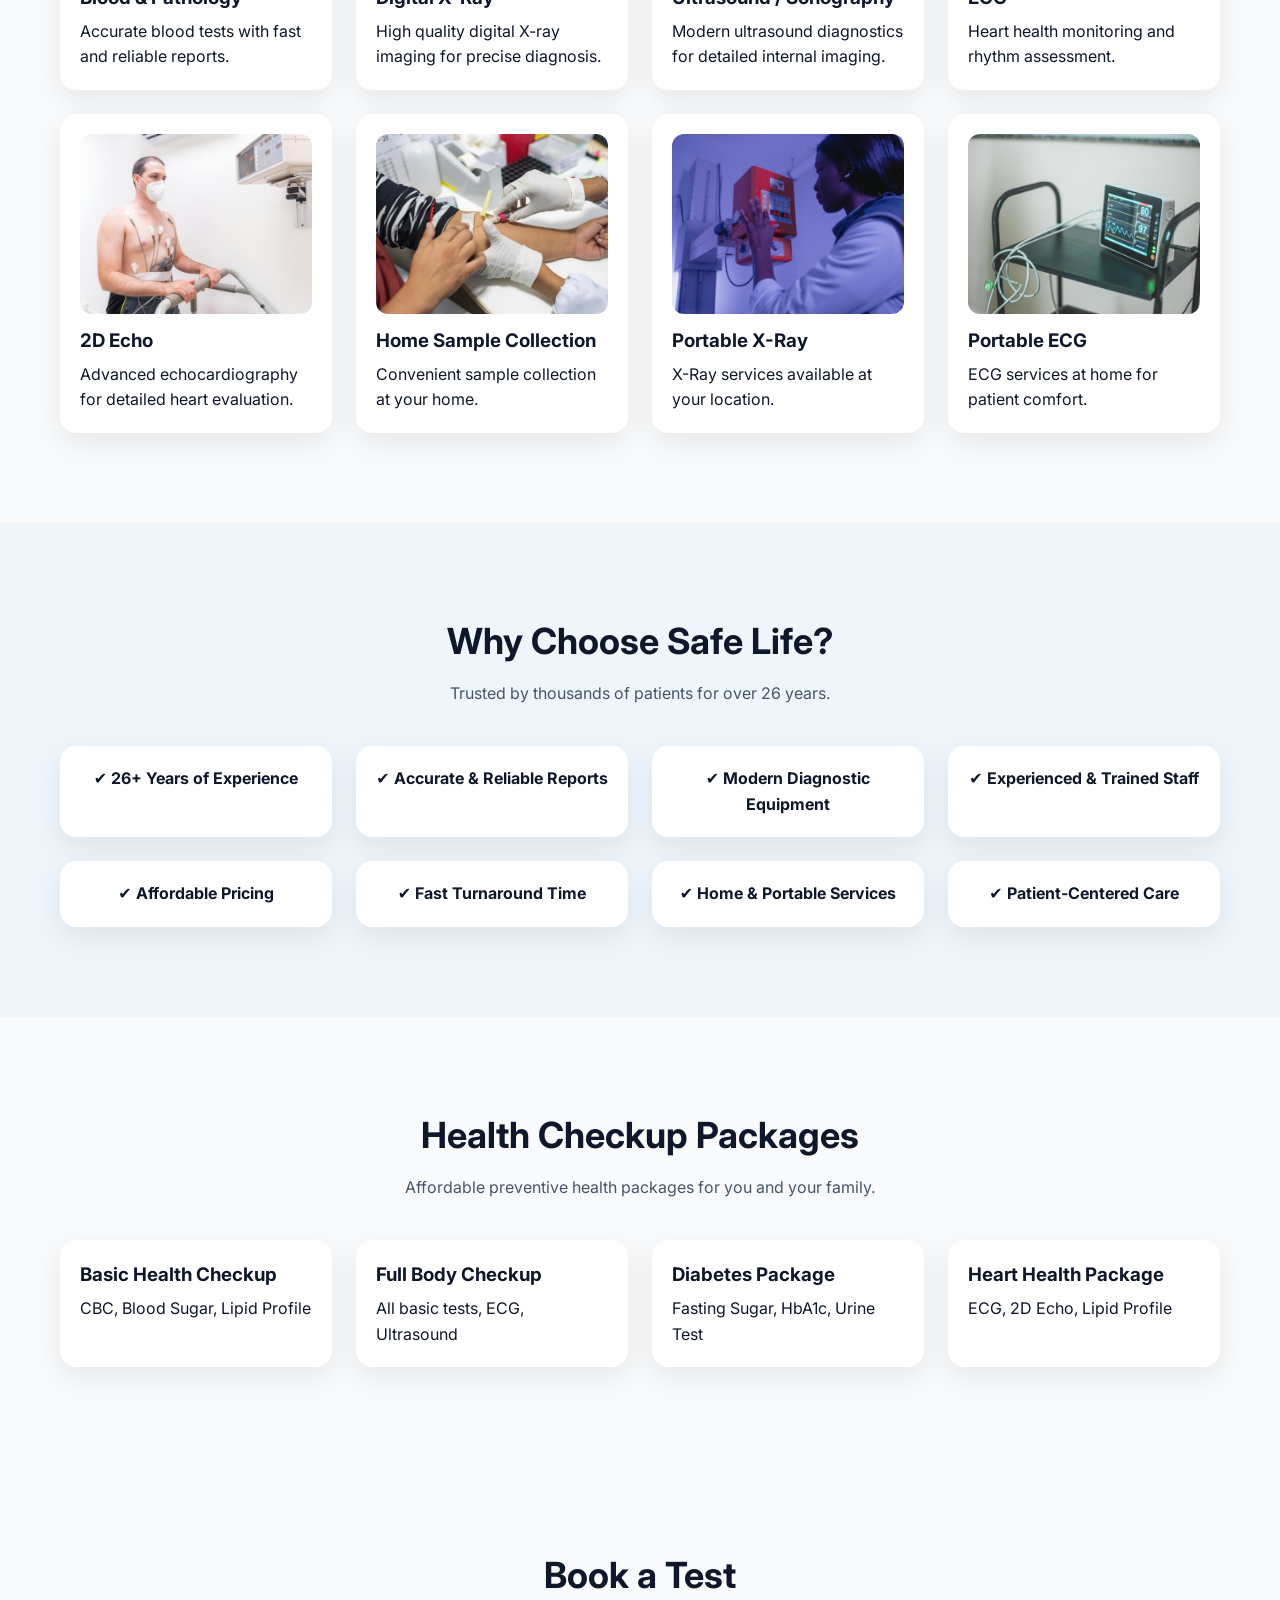
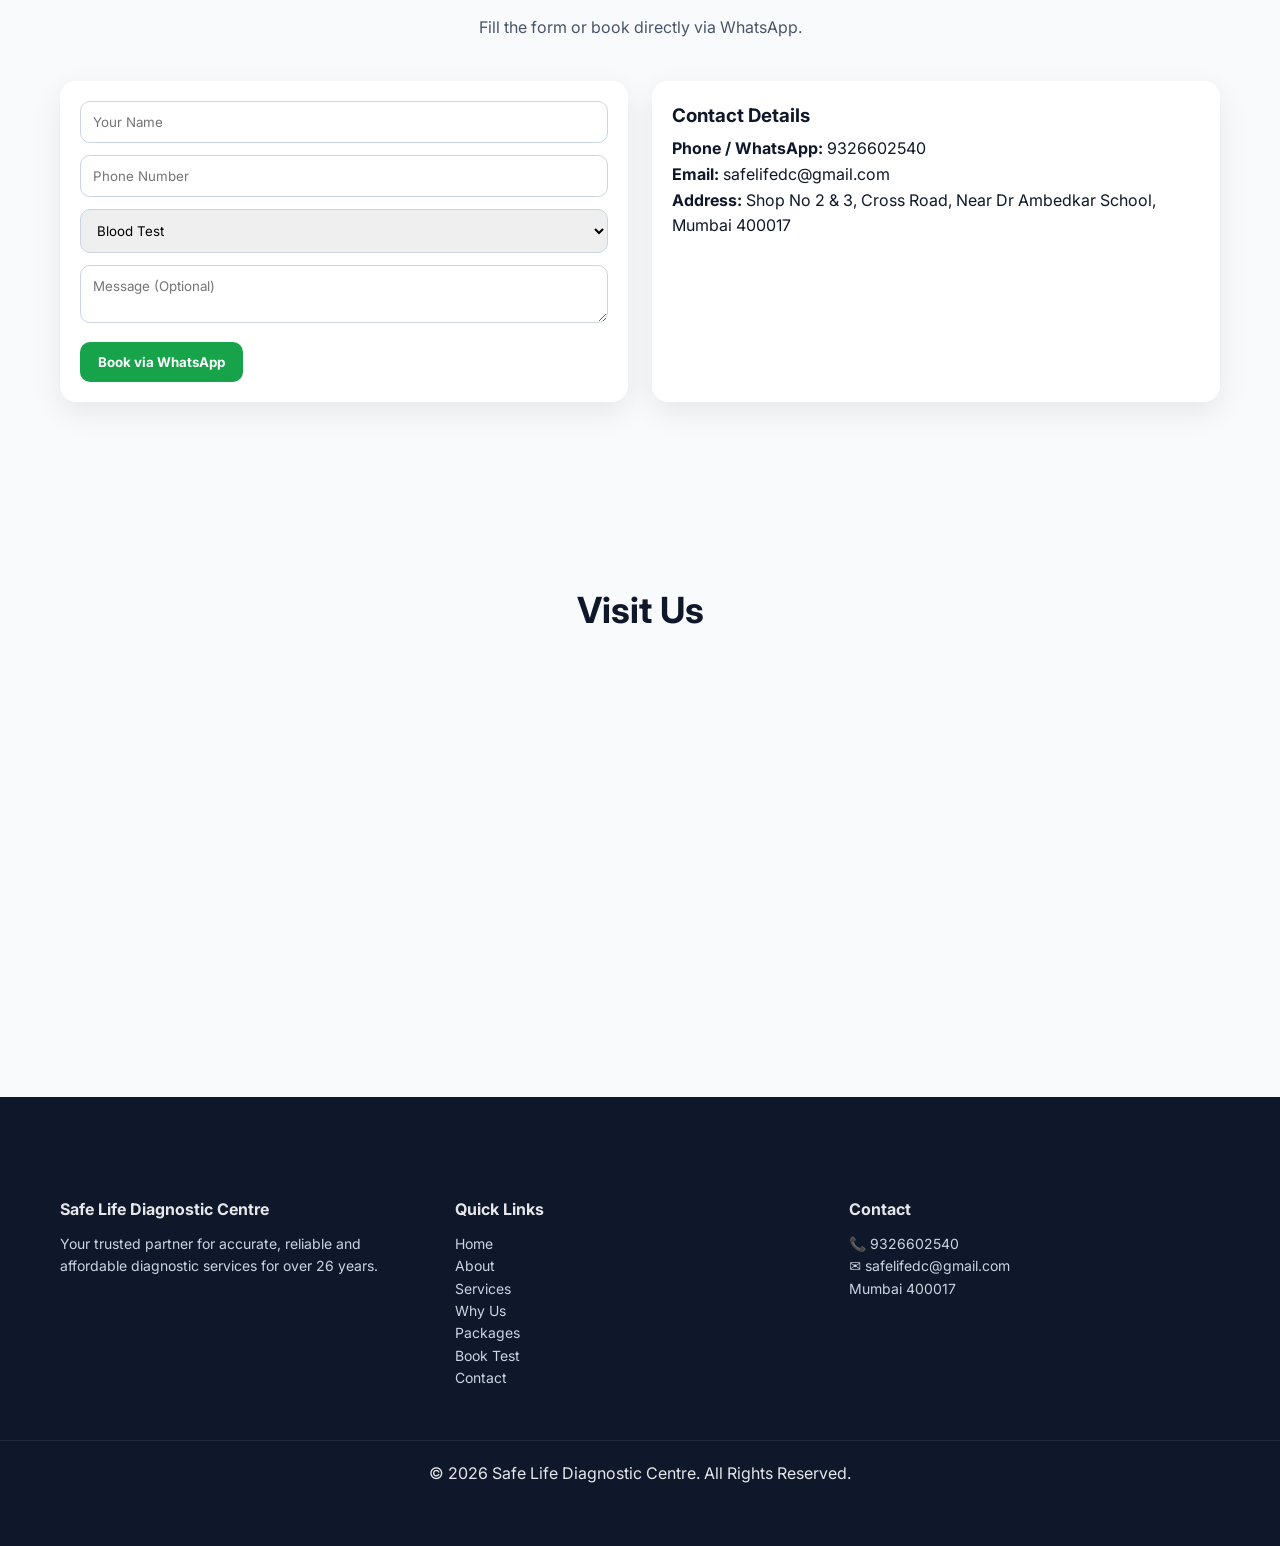
==== commit 35a4442a: "Update index.html" ====
--- a/index.html
+++ b/index.html
@@ -6,7 +6,7 @@
 <title>Safe Life Diagnostic Centre | Accurate • Reliable • Affordable Diagnostics</title>
 <meta name="description" content="Safe Life Diagnostic Centre, Mumbai. 26+ years of trusted diagnostics. Blood Tests, Digital X-Ray, Ultrasound, ECG, 2D Echo, Home Sample Collection, Portable X-Ray and Portable ECG. Call 9326602540 or WhatsApp for booking.">
 
-<link href="https://fonts.googleapis.com/css2?family=Inter:wght@300;400;600;700;800&display=swap" rel="stylesheet">
+<link href="https://fonts.googleapis.com/css2?family=Inter:wght@300;400;600;700;800;900&display=swap" rel="stylesheet">
 
 <style>
 :root{
@@ -26,6 +26,45 @@
 img{max-width:100%;display:block}
 .container{max-width:1200px;margin:auto;padding:20px}
 
+/* ===== LOADER ===== */
+#loader{
+  position:fixed;
+  inset:0;
+  background:#ffffff;
+  display:flex;
+  align-items:center;
+  justify-content:center;
+  z-index:9999;
+}
+.loader-box{
+  text-align:center;
+}
+.loader-box h1{
+  font-size:48px;
+  font-weight:900;
+  letter-spacing:2px;
+  color:#0f172a;
+}
+.loader-line{
+  width:200px;
+  height:4px;
+  background:#e5e7eb;
+  border-radius:999px;
+  overflow:hidden;
+  margin:16px auto 0;
+}
+.loader-line span{
+  display:block;
+  height:100%;
+  width:40%;
+  background:var(--primary);
+  animation:loading 1.2s infinite;
+}
+@keyframes loading{
+  0%{transform:translateX(-100%)}
+  100%{transform:translateX(300%)}
+}
+
 /* Header */
 header{position:sticky;top:0;z-index:100;background:#fff;border-bottom:1px solid #e5e7eb}
 .nav{display:flex;align-items:center;justify-content:space-between;gap:16px}
@@ -63,23 +102,45 @@
 .card img{width:100%;height:180px;object-fit:cover;border-radius:12px;margin-bottom:12px}
 .card h3{margin-bottom:6px}
 
+/* About highlight */
+.about-highlight{
+  display:grid;
+  grid-template-columns:1fr 1fr;
+  gap:24px;
+  margin-top:30px;
+}
+.about-box{
+  background:#ffffff;
+  padding:28px;
+  border-radius:var(--radius);
+  box-shadow:var(--shadow);
+}
+.about-box h3{
+  font-size:22px;
+  margin-bottom:10px;
+}
+.about-box p{
+  color:var(--muted);
+}
+
 /* Why */
 .why{background:#eef6fb}
 .why-item{text-align:center;font-weight:700}
 
-/* Testimonials */
-.testi p{color:var(--muted);font-size:15px}
-
 /* Booking */
 .book-grid{display:grid;grid-template-columns:1fr 1fr;gap:24px}
 input,select,textarea{width:100%;padding:12px;border-radius:10px;border:1px solid #cbd5e1;margin-bottom:12px}
 
 /* Footer */
-footer{background:#0f172a;color:#e5e7eb}
+footer{
+  background:#0f172a;
+  color:#e5e7eb;
+  padding:80px 0 40px; /* increased height */
+}
 footer h4{margin-bottom:10px}
 footer p,footer li{font-size:14px;color:#cbd5e1}
 footer ul{list-style:none}
-.footer-bottom{text-align:center;padding:12px;border-top:1px solid #1e293b;margin-top:20px}
+.footer-bottom{text-align:center;padding:20px;border-top:1px solid #1e293b;margin-top:30px}
 
 /* Floating buttons */
 .floating{position:fixed;right:16px;bottom:16px;display:flex;flex-direction:column;gap:10px;z-index:200}
@@ -88,13 +149,21 @@
 .wa{background:var(--secondary)}
 
 @media(max-width:900px){
-  .hero-grid,.book-grid{grid-template-columns:1fr}
+  .hero-grid,.book-grid,.about-highlight{grid-template-columns:1fr}
   .hero h1{font-size:34px}
   .nav ul{display:none}
 }
 </style>
 </head>
 <body>
+
+<!-- LOADER -->
+<div id="loader">
+  <div class="loader-box">
+    <h1>SAFE LIFE</h1>
+    <div class="loader-line"><span></span></div>
+  </div>
+</div>
 
 <header>
   <div class="container nav">
@@ -141,12 +210,26 @@
   <div class="container">
     <h2>About Safe Life Diagnostic Centre</h2>
     <p class="subtitle">
-      Safe Life Diagnostic Centre has been serving patients since 1999 with a strong commitment to accuracy, reliability, and affordable healthcare.
-      With over 26 years of experience, modern diagnostic equipment, and trained professionals, we ensure every patient receives precise reports and compassionate care.
+      Serving the community since <strong>1999</strong>, Safe Life Diagnostic Centre stands for <strong>trust, accuracy, and care</strong>.
+      With over <strong>26 years of experience</strong>, we have become a reliable name in diagnostic services in Mumbai.
     </p>
-    <p class="subtitle">
-      Our mission is simple: to deliver trustworthy diagnostic services that help doctors and patients make the right medical decisions.
-    </p>
+
+    <div class="about-highlight">
+      <div class="about-box">
+        <h3>🏥 A Legacy of Trust</h3>
+        <p>
+          For more than two decades, Safe Life Diagnostic Centre has helped thousands of patients with precise diagnostics and timely reports.
+          Our focus has always been on quality, transparency, and patient care.
+        </p>
+      </div>
+      <div class="about-box">
+        <h3>🔬 Modern Technology, Human Care</h3>
+        <p>
+          We combine modern diagnostic equipment with experienced professionals to ensure every test result is reliable,
+          accurate, and delivered with care and responsibility.
+        </p>
+      </div>
+    </div>
   </div>
 </section>
 
@@ -196,19 +279,6 @@
       <div class="card"><h3>Full Body Checkup</h3><p>All basic tests, ECG, Ultrasound</p></div>
       <div class="card"><h3>Diabetes Package</h3><p>Fasting Sugar, HbA1c, Urine Test</p></div>
       <div class="card"><h3>Heart Health Package</h3><p>ECG, 2D Echo, Lipid Profile</p></div>
-    </div>
-  </div>
-</section>
-
-<!-- TESTIMONIALS -->
-<section>
-  <div class="container">
-    <h2>What Our Patients Say</h2>
-    <p class="subtitle">Real experiences from people who trust Safe Life.</p>
-    <div class="grid grid-3 testi">
-      <div class="card"><p>“Very professional staff and accurate reports. Been visiting for years.”</p><strong>— Rajesh Kumar, Mumbai</strong></div>
-      <div class="card"><p>“Clean centre, modern machines and quick service. Highly recommended.”</p><strong>— Priya Sharma</strong></div>
-      <div class="card"><p>“Used their home ECG service for my father. Very convenient and fast.”</p><strong>— Amit Patel</strong></div>
     </div>
   </div>
 </section>
@@ -266,8 +336,10 @@
       <h4>Quick Links</h4>
       <ul>
         <li>Home</li>
+        <li>About</li>
         <li>Services</li>
         <li>Why Us</li>
+        <li>Packages</li>
         <li>Book Test</li>
         <li>Contact</li>
       </ul>
@@ -289,6 +361,11 @@
 </div>
 
 <script>
+window.addEventListener("load", function(){
+  const loader = document.getElementById("loader");
+  setTimeout(()=>{ loader.style.display="none"; }, 600);
+});
+
 function sendWhatsApp(e){
   e.preventDefault();
   const name=document.getElementById("name").value;
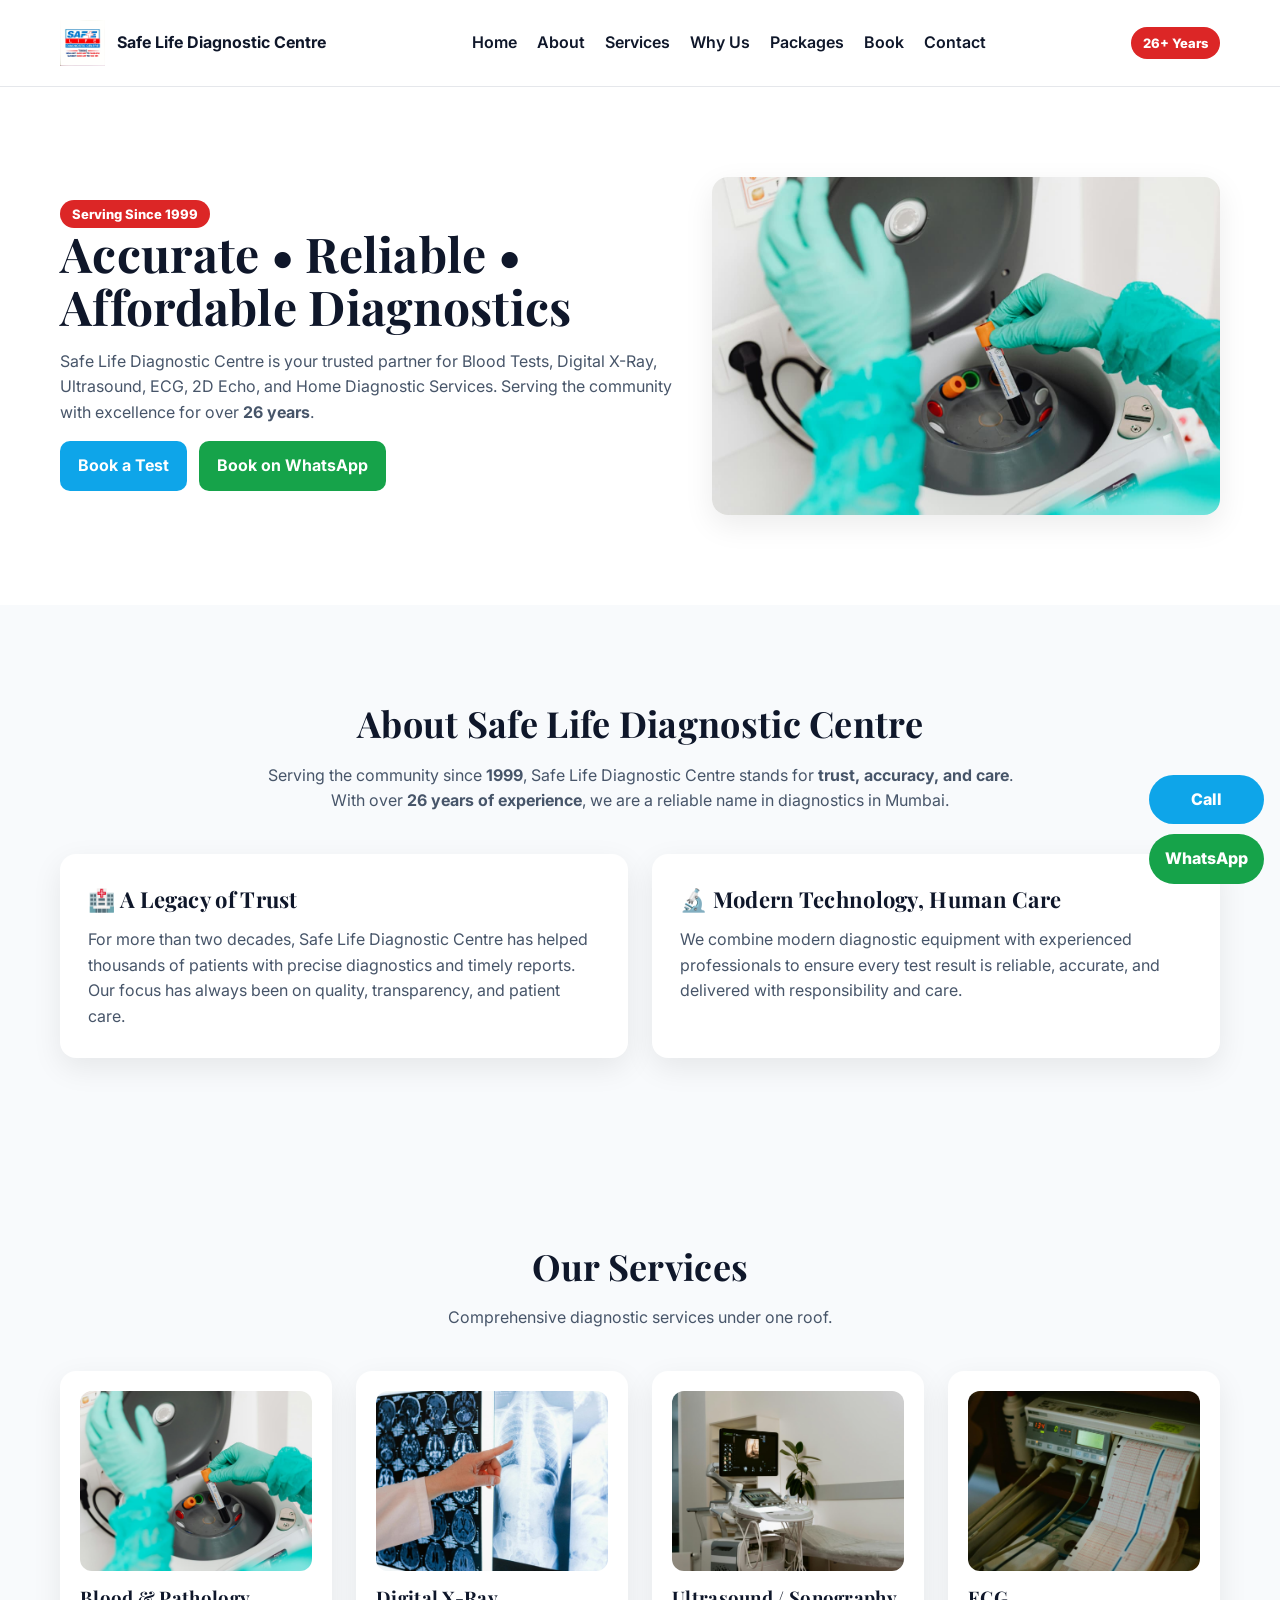
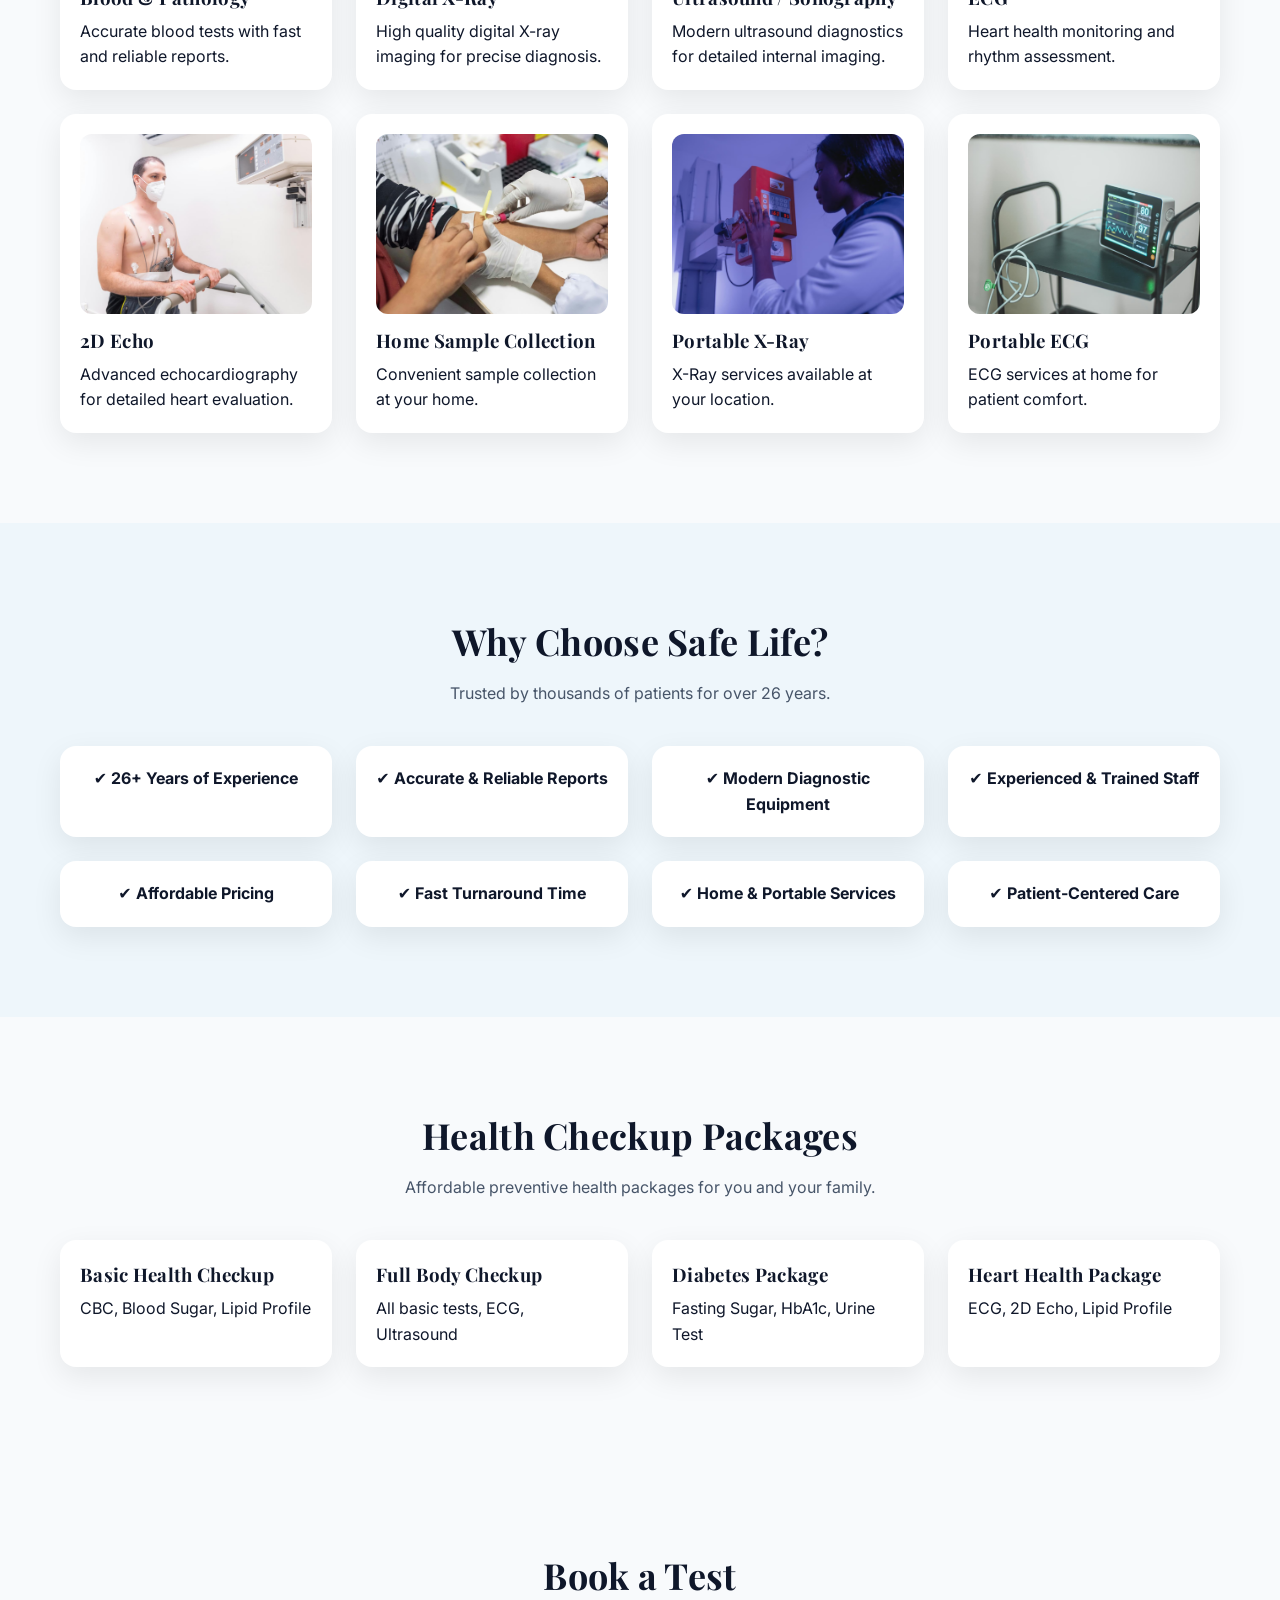
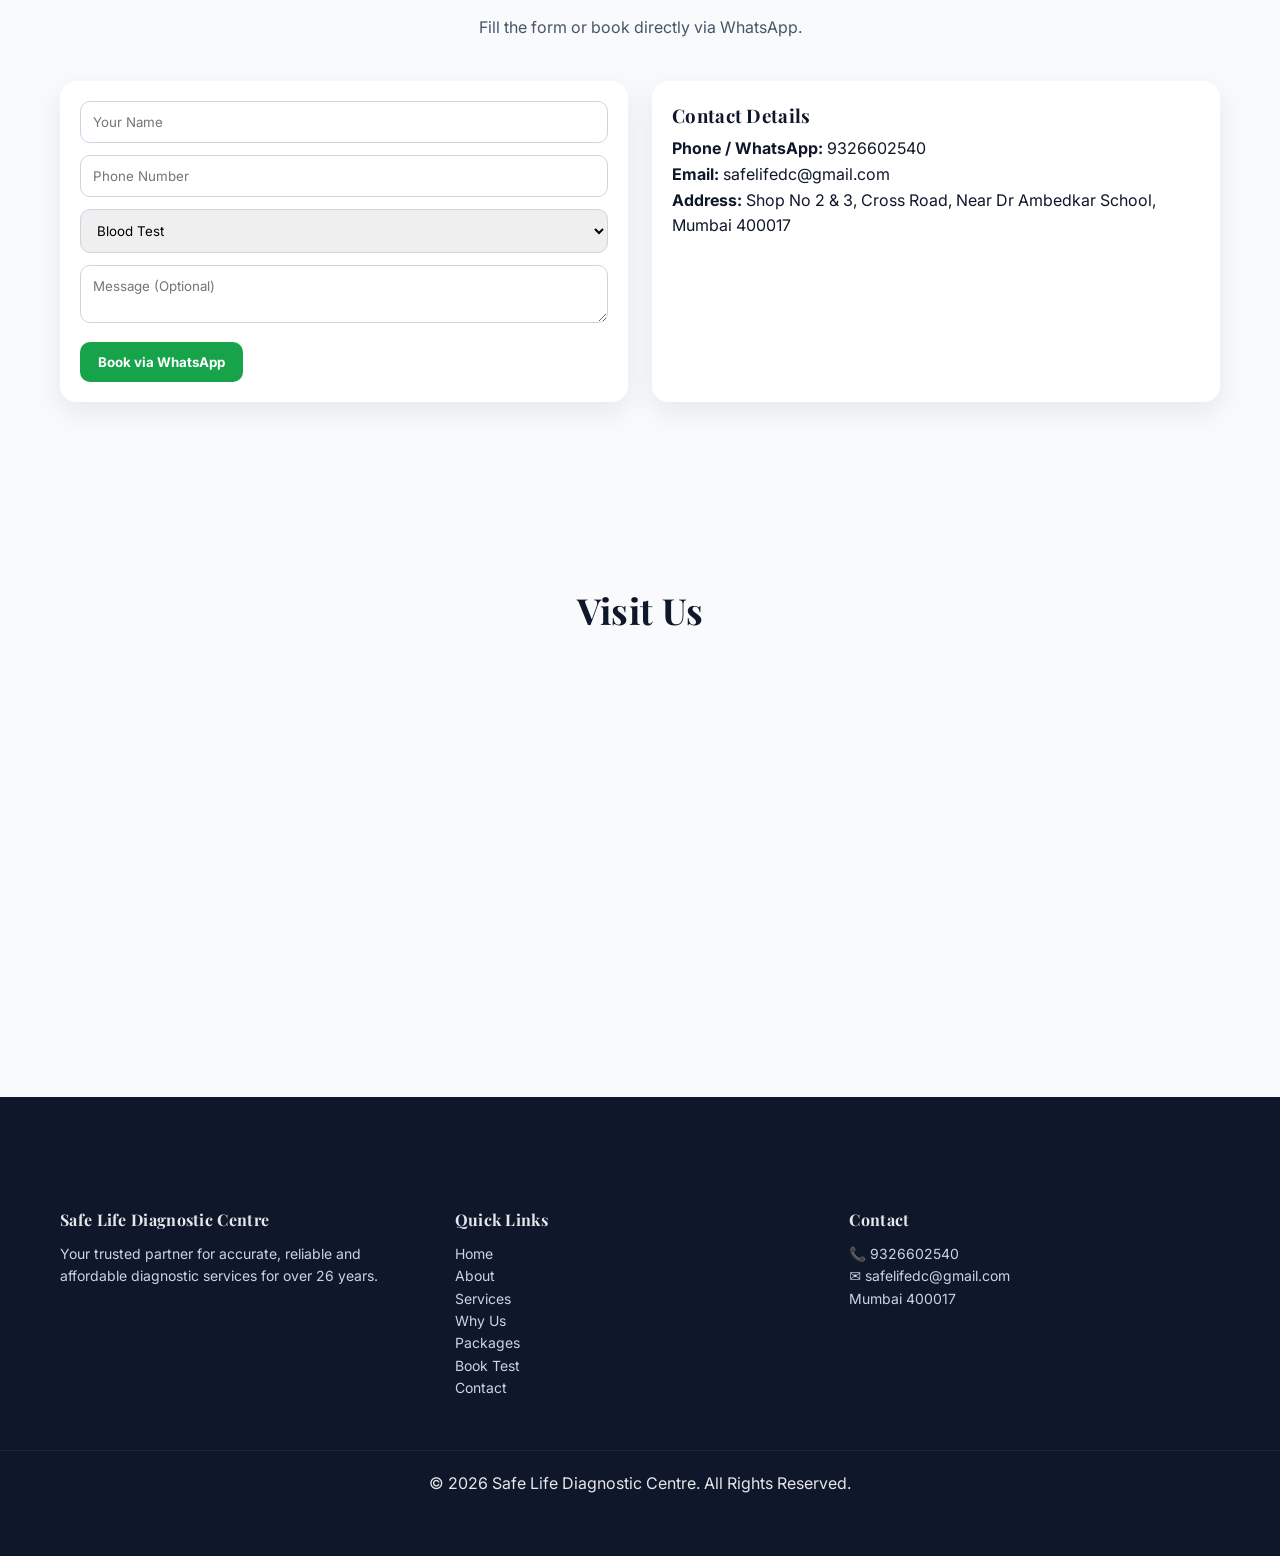
==== commit d04587e3: "Update index.html" ====
--- a/index.html
+++ b/index.html
@@ -6,7 +6,8 @@
 <title>Safe Life Diagnostic Centre | Accurate • Reliable • Affordable Diagnostics</title>
 <meta name="description" content="Safe Life Diagnostic Centre, Mumbai. 26+ years of trusted diagnostics. Blood Tests, Digital X-Ray, Ultrasound, ECG, 2D Echo, Home Sample Collection, Portable X-Ray and Portable ECG. Call 9326602540 or WhatsApp for booking.">
 
-<link href="https://fonts.googleapis.com/css2?family=Inter:wght@300;400;600;700;800;900&display=swap" rel="stylesheet">
+<!-- Typography: Headings = Playfair Display, Body = Inter -->
+<link href="https://fonts.googleapis.com/css2?family=Inter:wght@300;400;600;700;800&family=Playfair+Display:wght@600;700;800&display=swap" rel="stylesheet">
 
 <style>
 :root{
@@ -20,8 +21,17 @@
   --shadow:0 10px 30px rgba(0,0,0,0.08);
   --radius:16px;
 }
-*{box-sizing:border-box;margin:0;padding:0;font-family:Inter,system-ui,sans-serif}
-body{background:var(--light);color:var(--dark);line-height:1.6}
+*{box-sizing:border-box;margin:0;padding:0}
+body{
+  background:var(--light);
+  color:var(--dark);
+  line-height:1.6;
+  font-family:Inter,system-ui,sans-serif;
+}
+h1,h2,h3,h4{
+  font-family:"Playfair Display", serif;
+  letter-spacing:0.3px;
+}
 a{text-decoration:none;color:inherit}
 img{max-width:100%;display:block}
 .container{max-width:1200px;margin:auto;padding:20px}
@@ -36,17 +46,16 @@
   justify-content:center;
   z-index:9999;
 }
-.loader-box{
-  text-align:center;
-}
+.loader-box{text-align:center}
 .loader-box h1{
-  font-size:48px;
-  font-weight:900;
-  letter-spacing:2px;
-  color:#0f172a;
-}
+  font-size:52px;
+  font-weight:800;
+  letter-spacing:3px;
+}
+.loader-box h1 span.blue{color:#0ea5e9}
+.loader-box h1 span.red{color:#dc2626}
 .loader-line{
-  width:200px;
+  width:220px;
   height:4px;
   background:#e5e7eb;
   border-radius:999px;
@@ -57,7 +66,7 @@
   display:block;
   height:100%;
   width:40%;
-  background:var(--primary);
+  background:#0ea5e9;
   animation:loading 1.2s infinite;
 }
 @keyframes loading{
@@ -75,10 +84,9 @@
 .badge{background:var(--accent);color:#fff;padding:6px 12px;border-radius:999px;font-weight:800;font-size:13px}
 
 /* Buttons */
-.btn{display:inline-block;padding:12px 18px;border-radius:10px;font-weight:700;border:none;cursor:pointer}
+.btn{display:inline-block;padding:12px 18px;border-radius:10px;font-weight:700;border:none;cursor:pointer;font-family:Inter}
 .btn-primary{background:var(--primary);color:#fff}
 .btn-secondary{background:var(--secondary);color:#fff}
-.btn-outline{background:#fff;border:1px solid #cbd5e1}
 
 /* Hero */
 .hero{background:#ffffff}
@@ -115,13 +123,8 @@
   border-radius:var(--radius);
   box-shadow:var(--shadow);
 }
-.about-box h3{
-  font-size:22px;
-  margin-bottom:10px;
-}
-.about-box p{
-  color:var(--muted);
-}
+.about-box h3{font-size:22px;margin-bottom:10px}
+.about-box p{color:var(--muted)}
 
 /* Why */
 .why{background:#eef6fb}
@@ -129,13 +132,20 @@
 
 /* Booking */
 .book-grid{display:grid;grid-template-columns:1fr 1fr;gap:24px}
-input,select,textarea{width:100%;padding:12px;border-radius:10px;border:1px solid #cbd5e1;margin-bottom:12px}
+input,select,textarea{
+  width:100%;
+  padding:12px;
+  border-radius:10px;
+  border:1px solid #cbd5e1;
+  margin-bottom:12px;
+  font-family:Inter;
+}
 
 /* Footer */
 footer{
   background:#0f172a;
   color:#e5e7eb;
-  padding:80px 0 40px; /* increased height */
+  padding:90px 0 40px;
 }
 footer h4{margin-bottom:10px}
 footer p,footer li{font-size:14px;color:#cbd5e1}
@@ -160,7 +170,7 @@
 <!-- LOADER -->
 <div id="loader">
   <div class="loader-box">
-    <h1>SAFE LIFE</h1>
+    <h1><span class="blue">SAFE</span> <span class="red">LIFE</span></h1>
     <div class="loader-line"><span></span></div>
   </div>
 </div>
@@ -211,7 +221,7 @@
     <h2>About Safe Life Diagnostic Centre</h2>
     <p class="subtitle">
       Serving the community since <strong>1999</strong>, Safe Life Diagnostic Centre stands for <strong>trust, accuracy, and care</strong>.
-      With over <strong>26 years of experience</strong>, we have become a reliable name in diagnostic services in Mumbai.
+      With over <strong>26 years of experience</strong>, we are a reliable name in diagnostics in Mumbai.
     </p>
 
     <div class="about-highlight">
@@ -226,7 +236,7 @@
         <h3>🔬 Modern Technology, Human Care</h3>
         <p>
           We combine modern diagnostic equipment with experienced professionals to ensure every test result is reliable,
-          accurate, and delivered with care and responsibility.
+          accurate, and delivered with responsibility and care.
         </p>
       </div>
     </div>
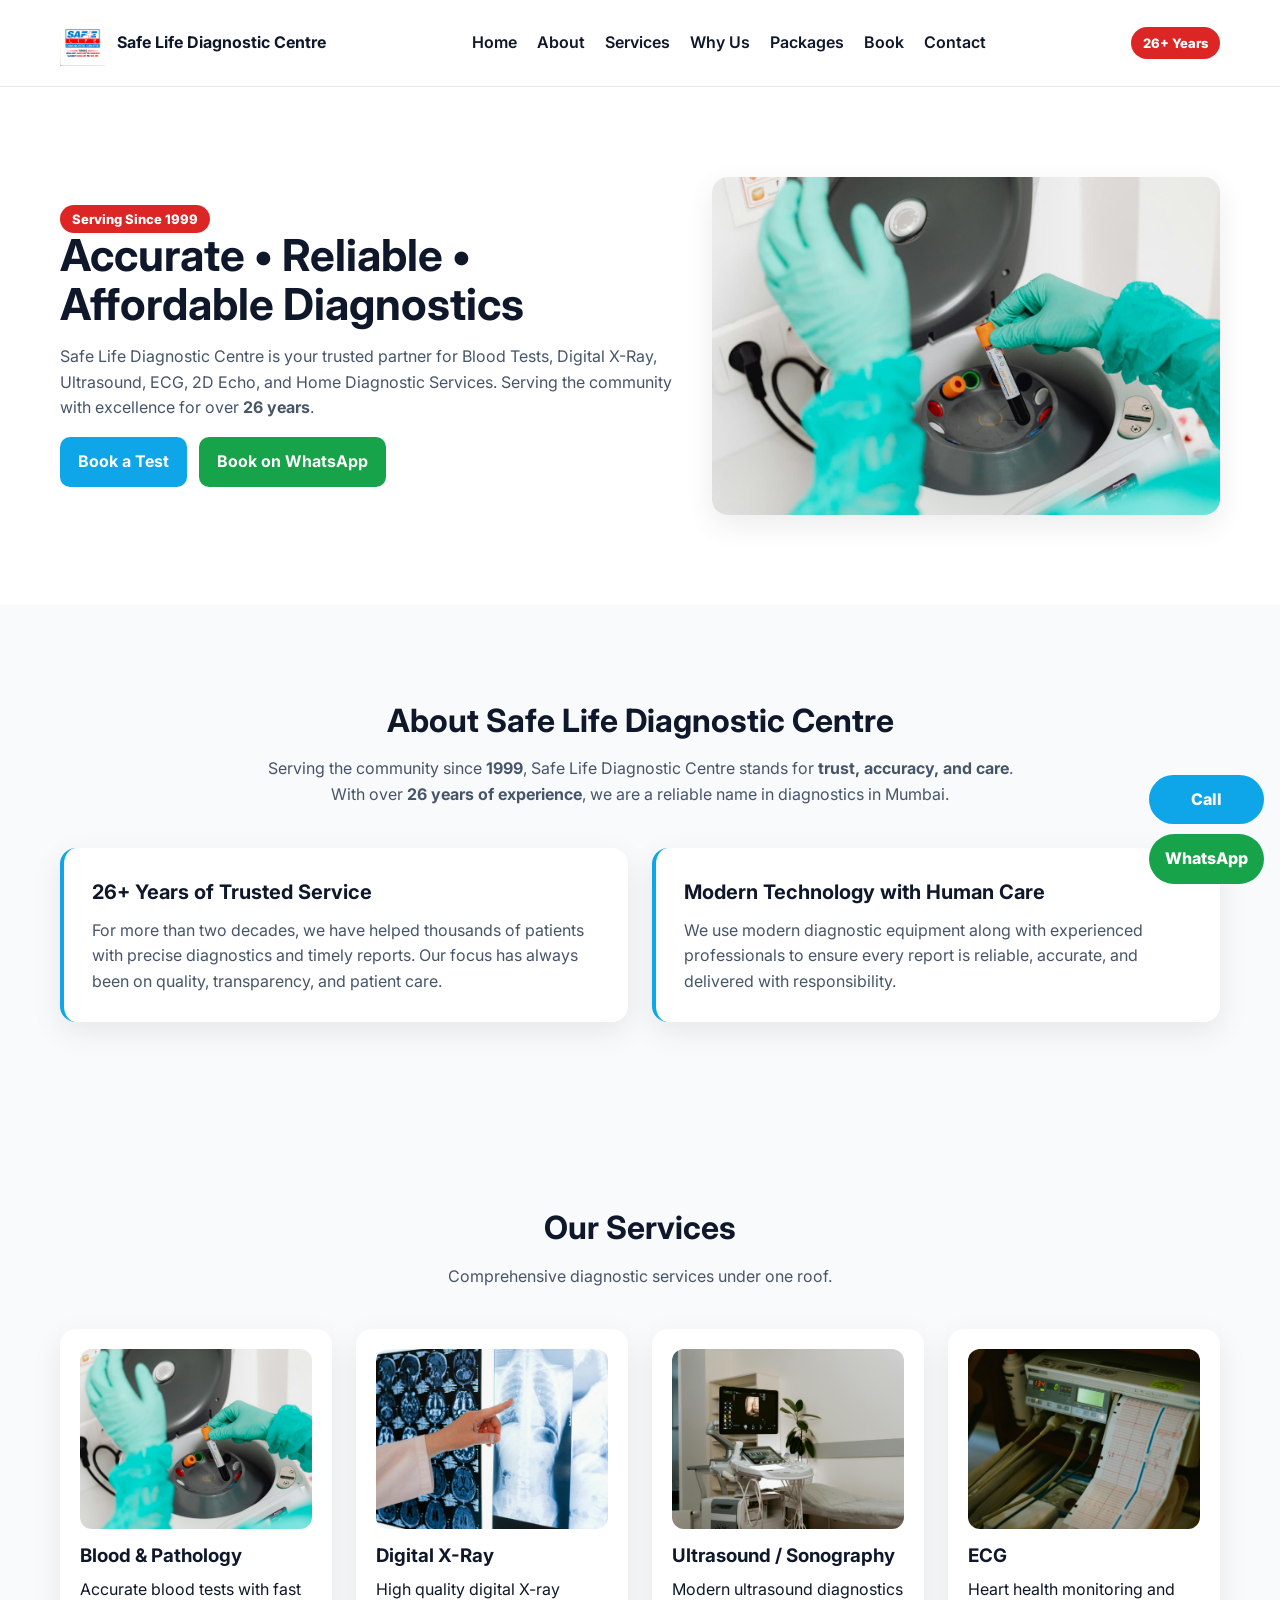
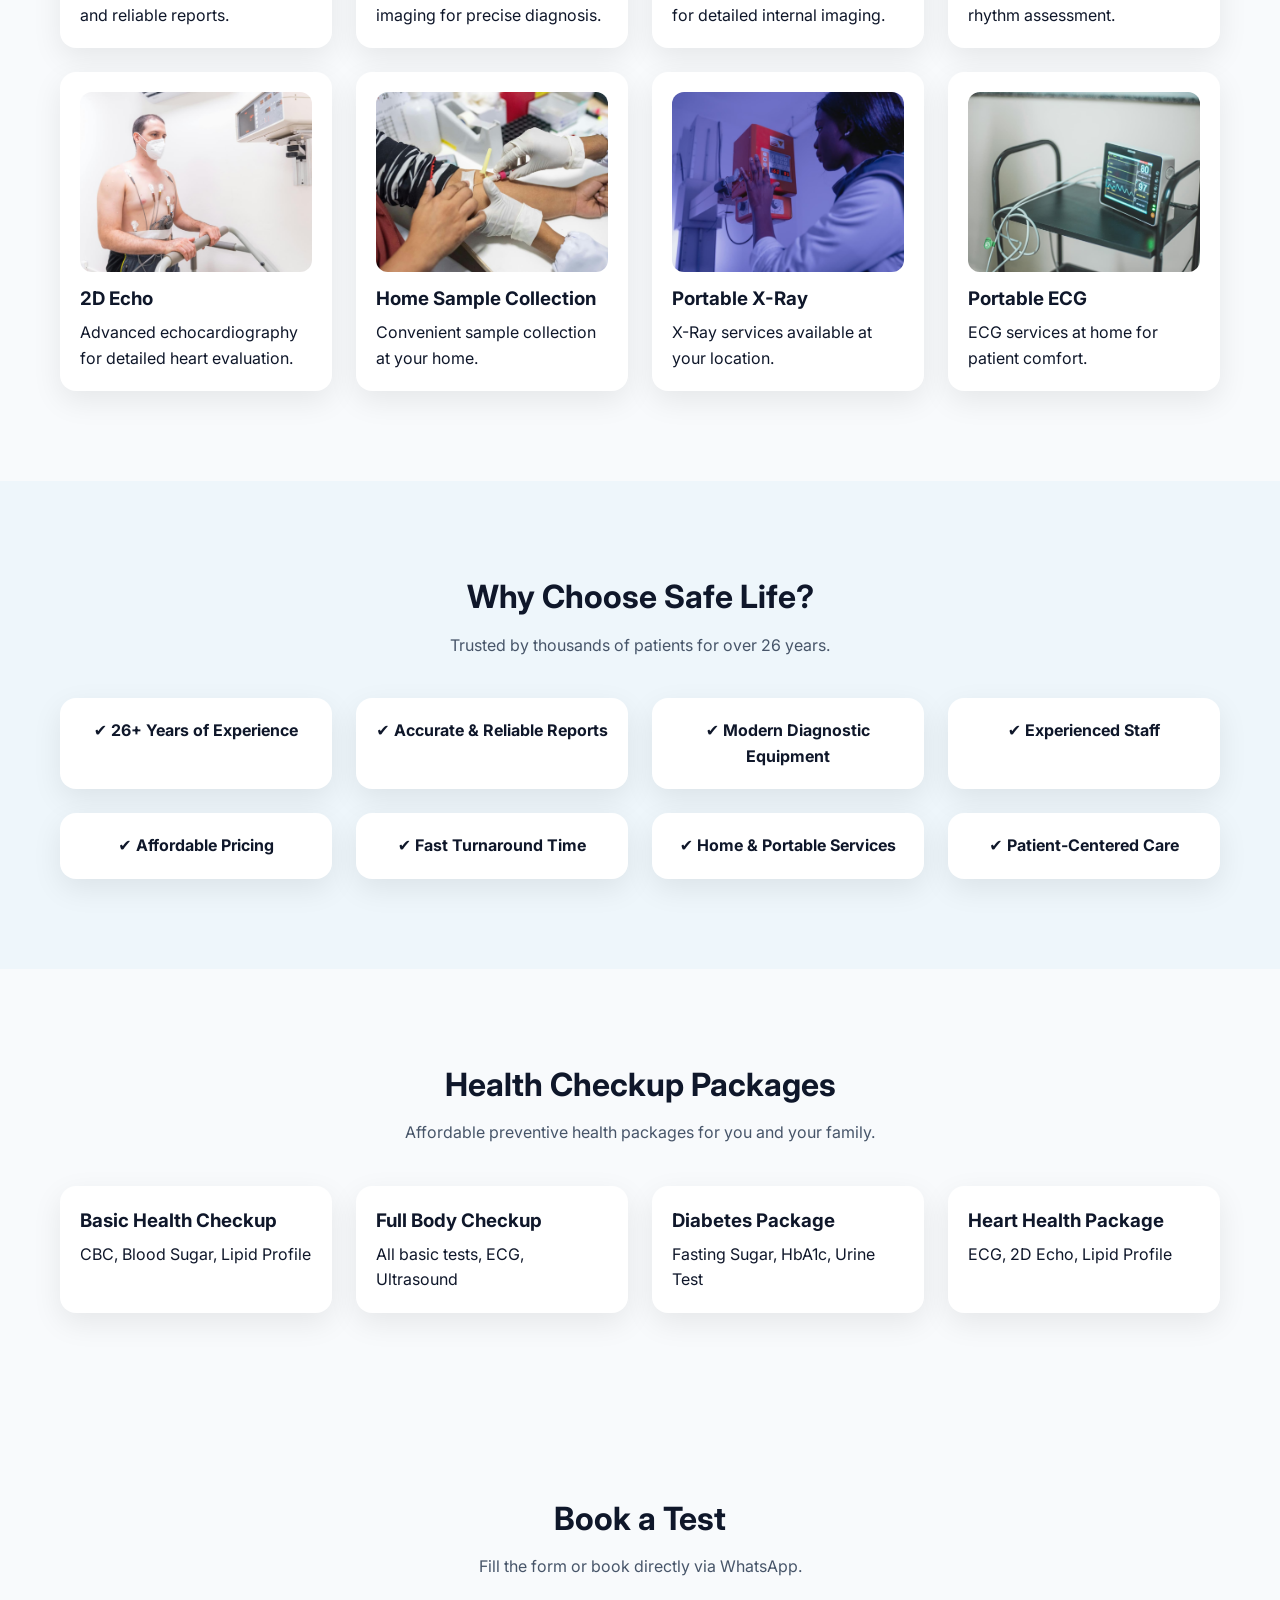
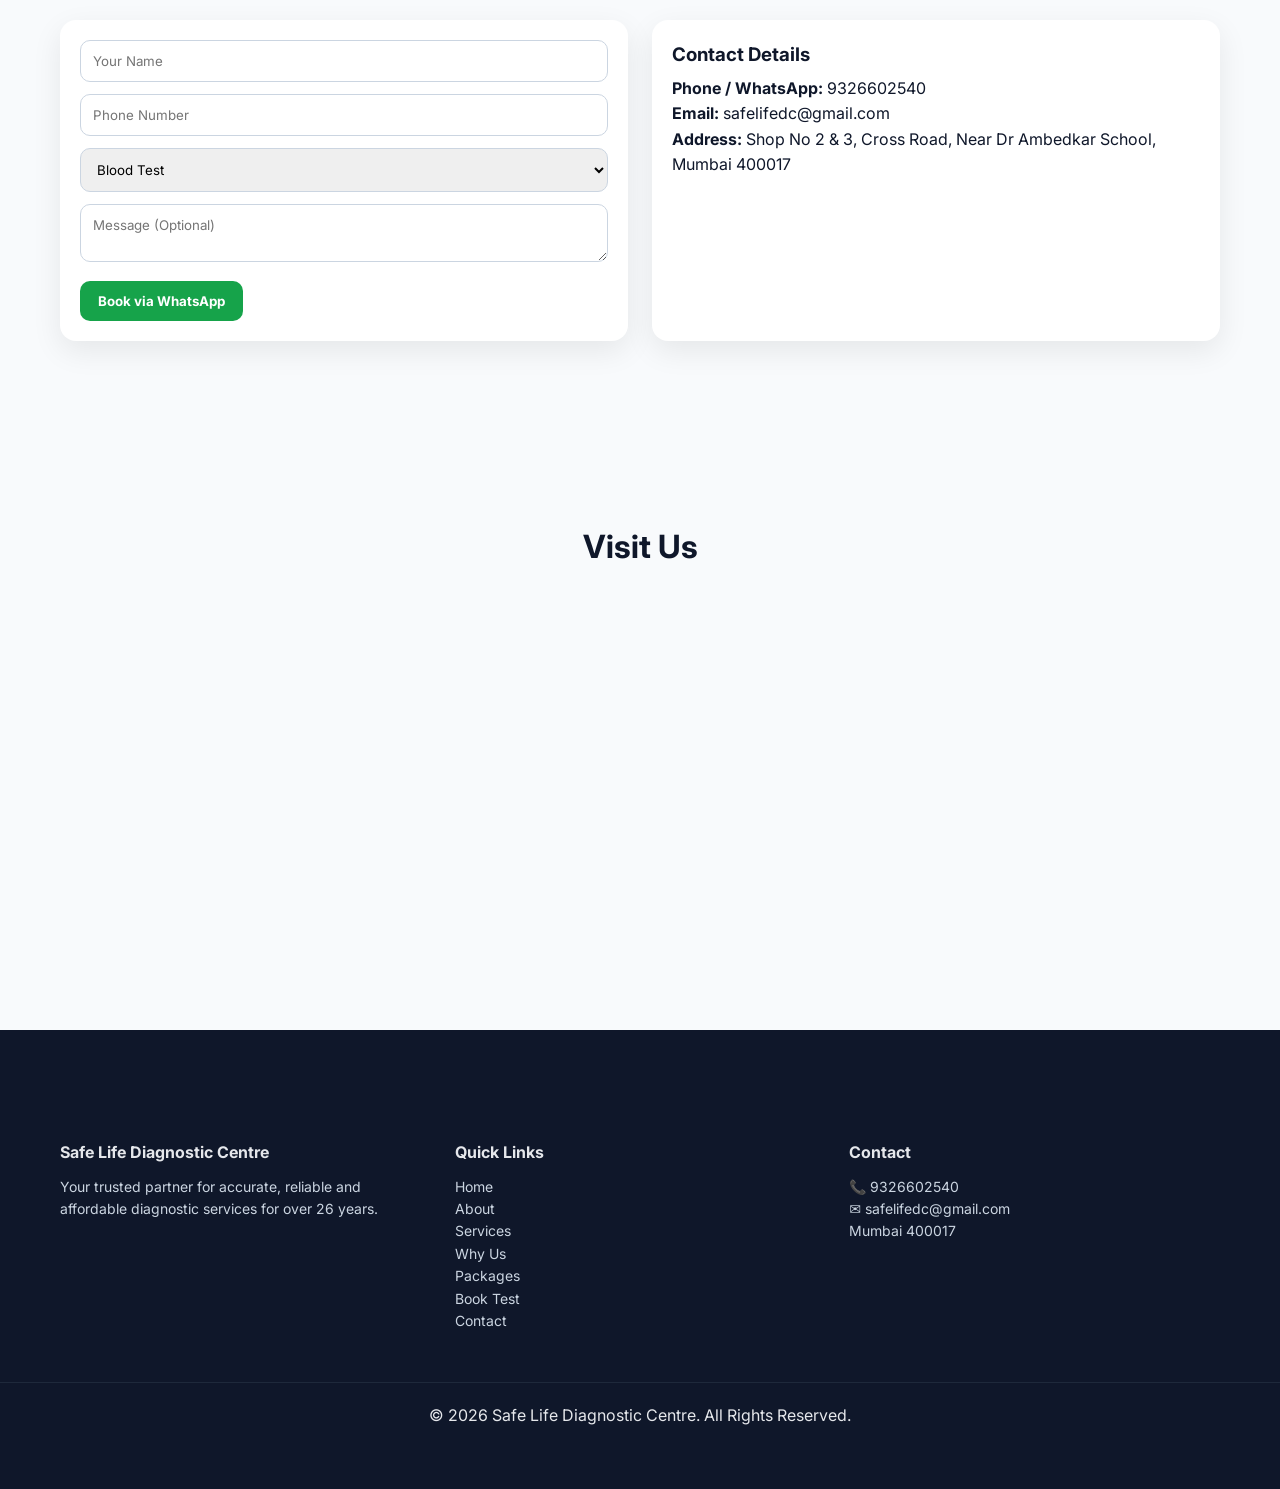
==== commit 2bcdab27: "Update index.html" ====
--- a/index.html
+++ b/index.html
@@ -6,8 +6,8 @@
 <title>Safe Life Diagnostic Centre | Accurate • Reliable • Affordable Diagnostics</title>
 <meta name="description" content="Safe Life Diagnostic Centre, Mumbai. 26+ years of trusted diagnostics. Blood Tests, Digital X-Ray, Ultrasound, ECG, 2D Echo, Home Sample Collection, Portable X-Ray and Portable ECG. Call 9326602540 or WhatsApp for booking.">
 
-<!-- Typography: Headings = Playfair Display, Body = Inter -->
-<link href="https://fonts.googleapis.com/css2?family=Inter:wght@300;400;600;700;800&family=Playfair+Display:wght@600;700;800&display=swap" rel="stylesheet">
+<!-- Simple clean typography -->
+<link href="https://fonts.googleapis.com/css2?family=Inter:wght@300;400;600;700;800&display=swap" rel="stylesheet">
 
 <style>
 :root{
@@ -28,10 +28,7 @@
   line-height:1.6;
   font-family:Inter,system-ui,sans-serif;
 }
-h1,h2,h3,h4{
-  font-family:"Playfair Display", serif;
-  letter-spacing:0.3px;
-}
+h1,h2,h3,h4{font-weight:700}
 a{text-decoration:none;color:inherit}
 img{max-width:100%;display:block}
 .container{max-width:1200px;margin:auto;padding:20px}
@@ -50,10 +47,11 @@
 .loader-box h1{
   font-size:52px;
   font-weight:800;
-  letter-spacing:3px;
-}
-.loader-box h1 span.blue{color:#0ea5e9}
-.loader-box h1 span.red{color:#dc2626}
+  letter-spacing:2px;
+  background:linear-gradient(90deg, #0ea5e9, #dc2626);
+  -webkit-background-clip:text;
+  -webkit-text-fill-color:transparent;
+}
 .loader-line{
   width:220px;
   height:4px;
@@ -91,13 +89,13 @@
 /* Hero */
 .hero{background:#ffffff}
 .hero-grid{display:grid;grid-template-columns:1.1fr 0.9fr;gap:32px;align-items:center}
-.hero h1{font-size:48px;line-height:1.1}
+.hero h1{font-size:44px;line-height:1.1}
 .hero p{margin:16px 0;color:var(--muted)}
 .hero img{width:100%;border-radius:var(--radius);box-shadow:var(--shadow)}
 
 /* Sections */
 section{padding:70px 0}
-h2{text-align:center;font-size:36px;margin-bottom:10px}
+h2{text-align:center;font-size:32px;margin-bottom:10px}
 .subtitle{text-align:center;color:var(--muted);max-width:760px;margin:0 auto 40px}
 
 /* Grids */
@@ -122,8 +120,9 @@
   padding:28px;
   border-radius:var(--radius);
   box-shadow:var(--shadow);
-}
-.about-box h3{font-size:22px;margin-bottom:10px}
+  border-left:4px solid var(--primary);
+}
+.about-box h3{font-size:20px;margin-bottom:10px}
 .about-box p{color:var(--muted)}
 
 /* Why */
@@ -160,7 +159,7 @@
 
 @media(max-width:900px){
   .hero-grid,.book-grid,.about-highlight{grid-template-columns:1fr}
-  .hero h1{font-size:34px}
+  .hero h1{font-size:32px}
   .nav ul{display:none}
 }
 </style>
@@ -170,7 +169,7 @@
 <!-- LOADER -->
 <div id="loader">
   <div class="loader-box">
-    <h1><span class="blue">SAFE</span> <span class="red">LIFE</span></h1>
+    <h1>SAFE LIFE</h1>
     <div class="loader-line"><span></span></div>
   </div>
 </div>
@@ -226,17 +225,17 @@
 
     <div class="about-highlight">
       <div class="about-box">
-        <h3>🏥 A Legacy of Trust</h3>
+        <h3>26+ Years of Trusted Service</h3>
         <p>
-          For more than two decades, Safe Life Diagnostic Centre has helped thousands of patients with precise diagnostics and timely reports.
+          For more than two decades, we have helped thousands of patients with precise diagnostics and timely reports.
           Our focus has always been on quality, transparency, and patient care.
         </p>
       </div>
       <div class="about-box">
-        <h3>🔬 Modern Technology, Human Care</h3>
+        <h3>Modern Technology with Human Care</h3>
         <p>
-          We combine modern diagnostic equipment with experienced professionals to ensure every test result is reliable,
-          accurate, and delivered with responsibility and care.
+          We use modern diagnostic equipment along with experienced professionals to ensure every report is reliable,
+          accurate, and delivered with responsibility.
         </p>
       </div>
     </div>
@@ -270,7 +269,7 @@
       <div class="card why-item">✔ 26+ Years of Experience</div>
       <div class="card why-item">✔ Accurate & Reliable Reports</div>
       <div class="card why-item">✔ Modern Diagnostic Equipment</div>
-      <div class="card why-item">✔ Experienced & Trained Staff</div>
+      <div class="card why-item">✔ Experienced Staff</div>
       <div class="card why-item">✔ Affordable Pricing</div>
       <div class="card why-item">✔ Fast Turnaround Time</div>
       <div class="card why-item">✔ Home & Portable Services</div>
